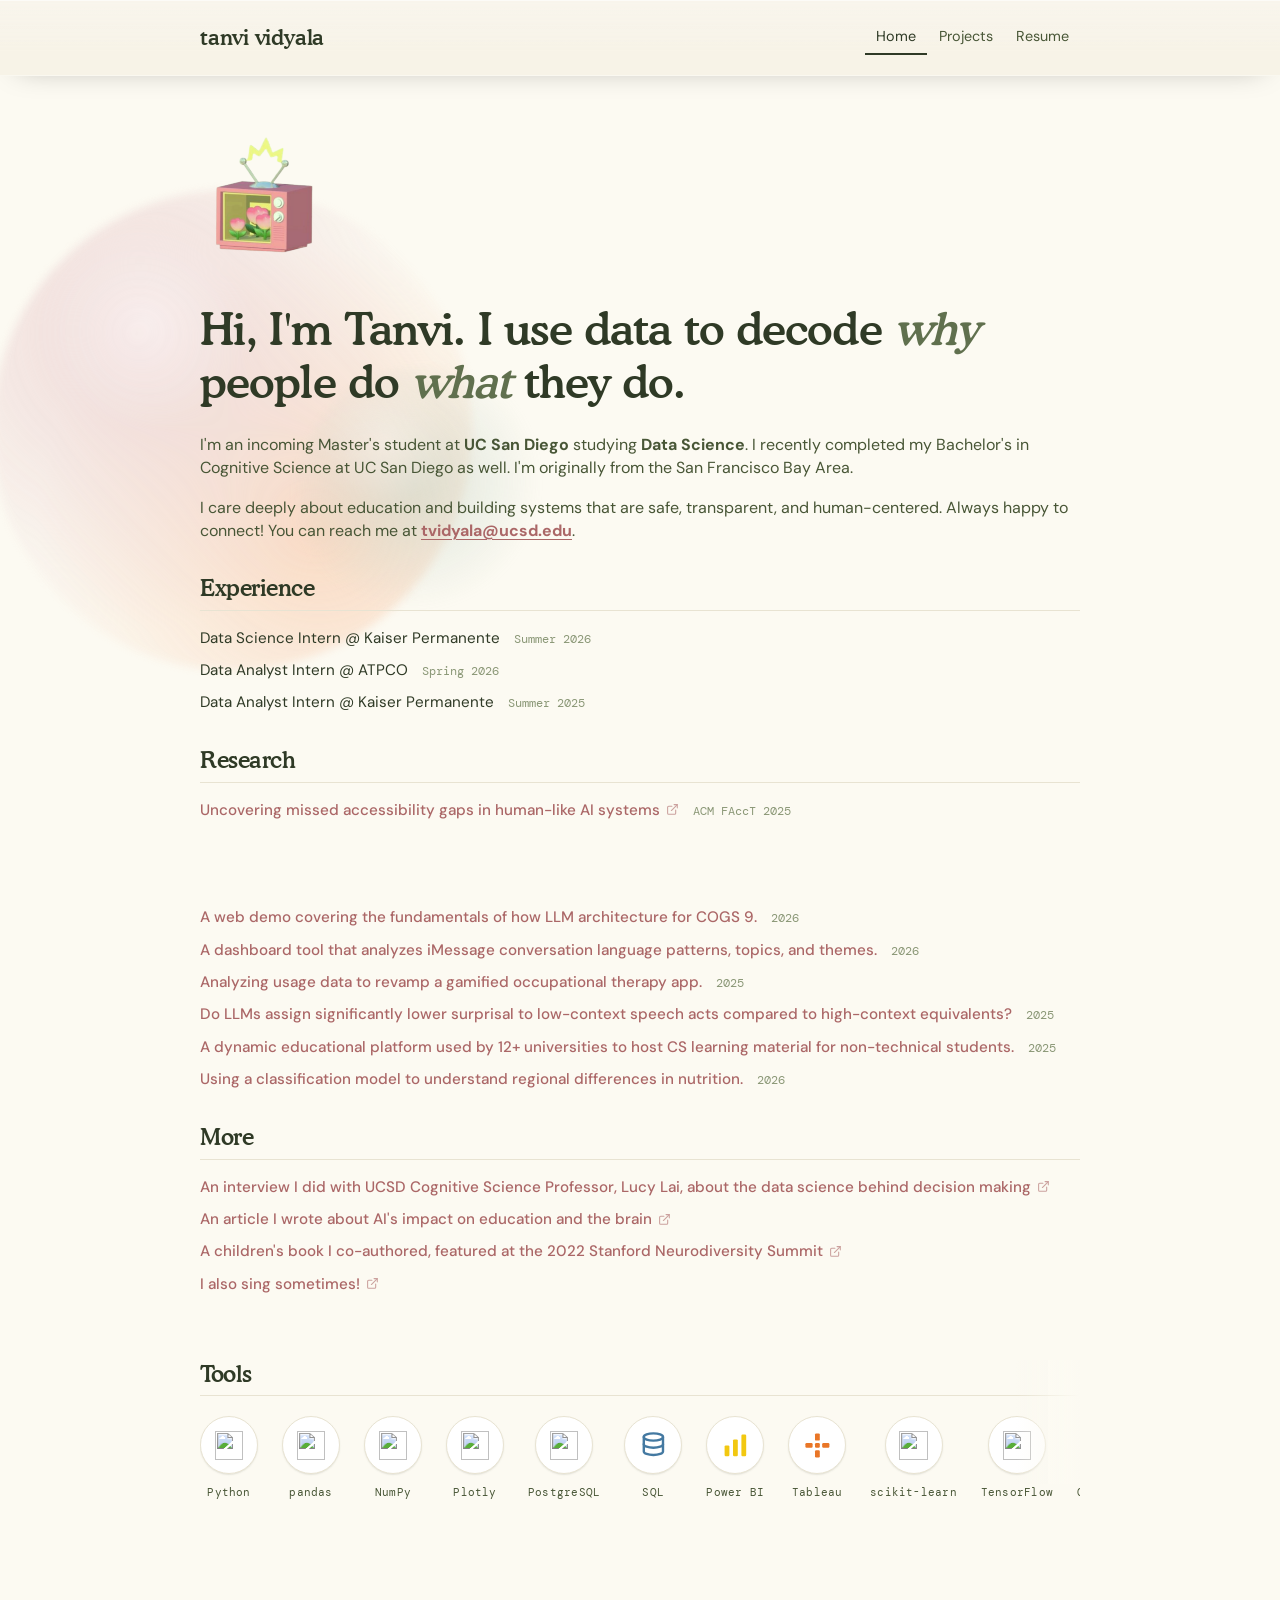
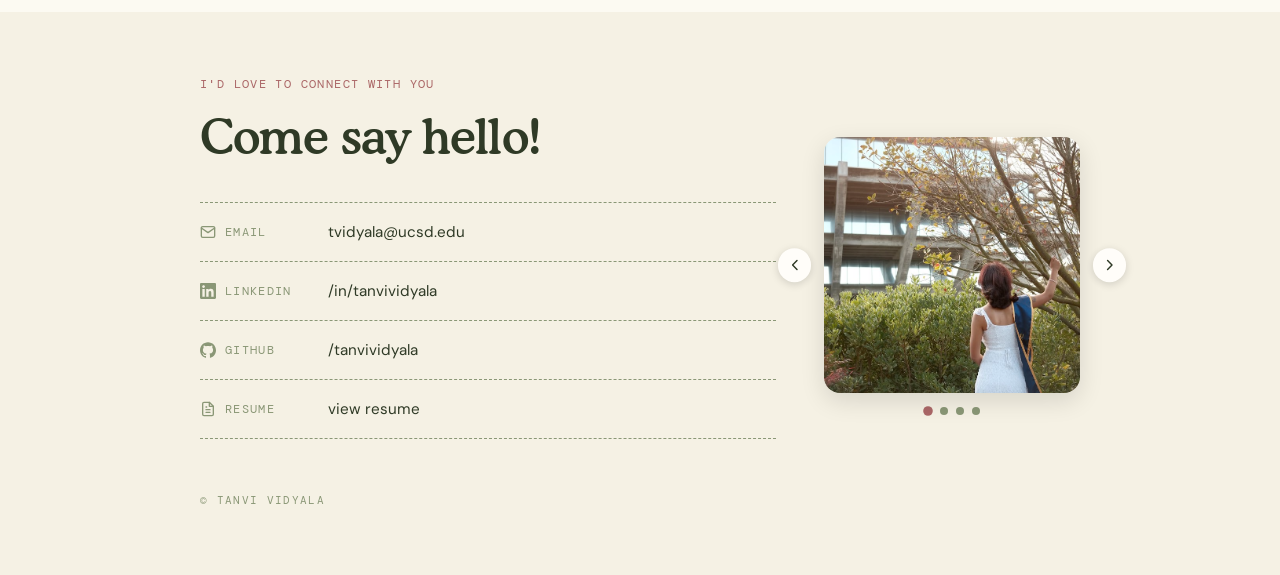
==== index.html @ fa979bfd "changed project descriptions" ====
<!DOCTYPE html>
<html lang="en">
<head>
    <meta charset="UTF-8">
    <meta name="viewport" content="width=device-width, initial-scale=1.0">
    <title>Tanvi Vidyala's Personal Site</title>
    <meta name="description" content="Welcome to my personal site! My name is Tanvi Vidyala. I'm a Master's student at UC San Diego studying Data Science. I care deeply about education and building systems that are safe, transparent, and human-centered.">
    <link rel="stylesheet" href="style.css">
    <link rel="preconnect" href="https://fonts.googleapis.com">
    <link rel="preconnect" href="https://fonts.gstatic.com" crossorigin>
    <link rel="stylesheet" href="https://fonts.googleapis.com/css2?family=DM+Sans:opsz,wght@9..40,300;9..40,400;9..40,500;9..40,600;9..40,700&family=DM+Mono:wght@300;400;500&display=swap">
    <script src="global.js" type="module"></script>
    <script src="index.js" type="module" defer></script>
    <link rel="icon" type="image/png" href="images/tvicon.png">
</head>
<body>
    <div class="homepage">
      <img class="site-icon" src="images/tvicon.png" alt="Retro pink TV icon">
      <div class="intro">
        <div class="intro-main">
          <div class="intro-hero">
            <h1>Hi, I'm Tanvi. I use data to decode <em class="em-highlight">why</em> people do <em class="em-highlight">what</em> they do.</h1>
          </div>
          <div class="intro-text">
            <p class="intro-body reveal" style="transition-delay: 60ms">I'm an incoming Master's student at <strong>UC San Diego</strong> studying <strong>Data Science</strong>. I recently completed my Bachelor's in Cognitive Science at UC San Diego as well. I'm originally from the San Francisco Bay Area.</p>
            <p class="intro-body reveal" style="transition-delay: 120ms">I care deeply about education and building systems that are safe, transparent, and human-centered. Always happy to connect! You can reach me at <a href="mailto:tvidyala@ucsd.edu"><strong>tvidyala@ucsd.edu</strong></a>.</p>
          </div>
        </div>
      </div>
      <div class="list-section">
        <h2 class="section-h2 reveal">Experience</h2>
        <ul class="link-list">
          <li class="reveal">Data Science Intern @ Kaiser Permanente <span class="list-date">Summer 2026</span></li>
          <li class="reveal">Data Analyst Intern @ ATPCO <span class="list-date">Spring 2026</span></li>
          <li class="reveal">Data Analyst Intern @ Kaiser Permanente <span class="list-date">Summer 2025</span></li>
        </ul>
      </div>
      <div class="list-section">
        <h2 class="section-h2 reveal">Research</h2>
        <ul class="link-list">
          <li class="reveal"><a href="https://arxiv.org/abs/2506.12098" target="_blank" rel="noopener noreferrer">Uncovering missed accessibility gaps in human-like AI systems <svg class="list-link-icon" viewBox="0 0 24 24" fill="none" stroke="currentColor" stroke-width="2" stroke-linecap="round" stroke-linejoin="round"><path d="M18 13v6a2 2 0 0 1-2 2H5a2 2 0 0 1-2-2V8a2 2 0 0 1 2-2h6"/><path d="M15 3h6v6"/><path d="M10 14 21 3"/></svg></a> <span class="list-date">ACM FAccT 2025</span></li>
        </ul>
      </div>
      <div class="list-section">
        <a class="section-h2-link" href="projects/">
          <h2 class="section-h2 reveal">Projects <span class="arrow"><svg viewBox="0 0 24 24" fill="none" stroke="currentColor" stroke-width="2" stroke-linecap="round" stroke-linejoin="round"><path d="M5 12h14M13 6l6 6-6 6"/></svg></span></h2>
        </a>
        <ul class="link-list projects-list"></ul>
      </div>
      <div class="list-section">
        <h2 class="section-h2 reveal">More</h2>
        <ul class="link-list link-list--icons">
          <li class="reveal"><a href="https://medium.com/ds3ucsd/modeling-the-mind-the-data-behind-decision-making-with-professor-lucy-lai-f7941a7bb9b8" target="_blank" rel="noopener noreferrer">An interview I did with UCSD Cognitive Science Professor, Lucy Lai, about the data science behind decision making <svg class="list-link-icon" viewBox="0 0 24 24" fill="none" stroke="currentColor" stroke-width="2" stroke-linecap="round" stroke-linejoin="round"><path d="M18 13v6a2 2 0 0 1-2 2H5a2 2 0 0 1-2-2V8a2 2 0 0 1 2-2h6"/><path d="M15 3h6v6"/><path d="M10 14 21 3"/></svg></a></li>
          <li class="reveal"><a href="https://medium.com/ds3ucsd/education-rewired-your-brain-on-ai-b4b5d00488b3" target="_blank" rel="noopener noreferrer">An article I wrote about AI's impact on education and the brain <svg class="list-link-icon" viewBox="0 0 24 24" fill="none" stroke="currentColor" stroke-width="2" stroke-linecap="round" stroke-linejoin="round"><path d="M18 13v6a2 2 0 0 1-2 2H5a2 2 0 0 1-2-2V8a2 2 0 0 1 2-2h6"/><path d="M15 3h6v6"/><path d="M10 14 21 3"/></svg></a></li>
          <li class="reveal"><a href="https://tanvividyala.com/projects/intheirshoes/" target="_blank" rel="noopener noreferrer">A children's book I co-authored, featured at the 2022 Stanford Neurodiversity Summit <svg class="list-link-icon" viewBox="0 0 24 24" fill="none" stroke="currentColor" stroke-width="2" stroke-linecap="round" stroke-linejoin="round"><path d="M18 13v6a2 2 0 0 1-2 2H5a2 2 0 0 1-2-2V8a2 2 0 0 1 2-2h6"/><path d="M15 3h6v6"/><path d="M10 14 21 3"/></svg></a></li>
          <li class="reveal"><a href="https://www.instagram.com/vidaliachopwizard/" target="_blank" rel="noopener noreferrer">I also sing sometimes! <svg class="list-link-icon" viewBox="0 0 24 24" fill="none" stroke="currentColor" stroke-width="2" stroke-linecap="round" stroke-linejoin="round"><path d="M18 13v6a2 2 0 0 1-2 2H5a2 2 0 0 1-2-2V8a2 2 0 0 1 2-2h6"/><path d="M15 3h6v6"/><path d="M10 14 21 3"/></svg></a></li>
        </ul>
      </div>
      <div class="skills-section">
        <a class="section-h2-link" href="#">
          <h2 class="section-h2 reveal">Tools <span class="arrow"><svg viewBox="0 0 24 24" fill="none" stroke="currentColor" stroke-width="2" stroke-linecap="round" stroke-linejoin="round"><path d="M5 12h14M13 6l6 6-6 6"/></svg></span></h2>
        </a>
        <div class="skills-scroll">
            <div class="skill-chip"><span class="skill-chip__icon"><img src="https://cdn.simpleicons.org/python/3776AB" alt="" loading="lazy"></span><span>Python</span></div>
            <div class="skill-chip"><span class="skill-chip__icon"><img src="https://cdn.simpleicons.org/pandas/150458" alt="" loading="lazy"></span><span>pandas</span></div>
            <div class="skill-chip"><span class="skill-chip__icon"><img src="https://cdn.simpleicons.org/numpy/013243" alt="" loading="lazy"></span><span>NumPy</span></div>
            <div class="skill-chip"><span class="skill-chip__icon"><img src="https://cdn.simpleicons.org/plotly/7A76FF" alt="" loading="lazy"></span><span>Plotly</span></div>
            <div class="skill-chip"><span class="skill-chip__icon"><img src="https://cdn.simpleicons.org/postgresql/4169E1" alt="" loading="lazy"></span><span>PostgreSQL</span></div>
            <div class="skill-chip"><span class="skill-chip__icon"><svg viewBox="0 0 24 24" fill="none" stroke="#4479A1" stroke-width="2" stroke-linecap="round" stroke-linejoin="round"><ellipse cx="12" cy="5" rx="8" ry="3"/><path d="M4 5v6c0 1.66 3.58 3 8 3s8-1.34 8-3V5"/><path d="M4 11v6c0 1.66 3.58 3 8 3s8-1.34 8-3v-6"/></svg></span><span>SQL</span></div>
            <div class="skill-chip"><span class="skill-chip__icon"><svg viewBox="0 0 24 24" fill="#F2C811"><rect x="3" y="12" width="4" height="9" rx="1"/><rect x="10" y="7" width="4" height="14" rx="1"/><rect x="17" y="3" width="4" height="18" rx="1"/></svg></span><span>Power BI</span></div>
            <div class="skill-chip"><span class="skill-chip__icon"><svg viewBox="0 0 24 24" fill="#E97627"><rect x="10" y="2" width="4" height="6" rx="1"/><rect x="10" y="16" width="4" height="6" rx="1"/><rect x="2" y="10" width="6" height="4" rx="1"/><rect x="16" y="10" width="6" height="4" rx="1"/><rect x="10" y="10" width="4" height="4" rx="1"/></svg></span><span>Tableau</span></div>
            <div class="skill-chip"><span class="skill-chip__icon"><img src="https://cdn.simpleicons.org/scikitlearn/F7931E" alt="" loading="lazy"></span><span>scikit-learn</span></div>
            <div class="skill-chip"><span class="skill-chip__icon"><img src="https://cdn.simpleicons.org/tensorflow/FF6F00" alt="" loading="lazy"></span><span>TensorFlow</span></div>
            <div class="skill-chip"><span class="skill-chip__icon"><img src="https://cdn.simpleicons.org/googleanalytics/E37400" alt="" loading="lazy"></span><span>Google Analytics</span></div>
            <div class="skill-chip"><span class="skill-chip__icon"><img src="https://cdn.simpleicons.org/hubspot/FF7A59" alt="" loading="lazy"></span><span>HubSpot</span></div>
            <div class="skill-chip"><span class="skill-chip__icon"><img src="https://cdn.simpleicons.org/snowflake/29B5E8" alt="" loading="lazy"></span><span>Snowflake</span></div>
            <div class="skill-chip"><span class="skill-chip__icon"><img src="https://cdn.simpleicons.org/apachespark/E25A1C" alt="" loading="lazy"></span><span>PySpark</span></div>
            <div class="skill-chip"><span class="skill-chip__icon"><img src="https://cdn.simpleicons.org/figma/F24E1E" alt="" loading="lazy"></span><span>Figma</span></div>
        </div>
      </div>
    </div>
</body>
</html>
---- style.css ----
@font-face {
  font-family: "Cooper Md BT";
  src: url("fonts/CooperMdBT-Medium.ttf") format("truetype");
  font-weight: 500;
  font-style: normal;
  font-display: swap;
}

@import url("https://fonts.googleapis.com/css2?family=DM+Sans:opsz,wght@9..40,300;9..40,400;9..40,500;9..40,600;9..40,700&family=DM+Mono:wght@300;400;500&display=swap");

:root {
  /* ── Color: core ──────────────────────────────────────────── */
  --poppy:   #d85455;
  --sage:    #91ad94;
  --cream:   #fcfaf2;
  --apricot: #f1a97a;
  --moss:    #60704e;

  /* ── Color: tints ─────────────────────────────────────────── */
  --cream-50:  #fffdf9;
  --cream-100: #fcfaf2;
  --cream-200: #f5f1e4;
  --cream-300: #e8e3d2;

  --moss-900: #2f3a26;
  --moss-700: #485636;
  --moss-500: #60704e;
  --moss-300: #8a9776;

  --poppy-600: #b8403f;
  --poppy-500: #d85455;
  --poppy-200: #f0b5b5;

  --apricot-600: #d98453;
  --apricot-500: #f1a97a;
  --apricot-200: #f9d4ba;

  --sage-600: #6f8c73;
  --sage-500: #91ad94;
  --sage-200: #c8d6c9;

  --dustyrose-700: #8f4d4e;
  --dustyrose-600: #ab6767;
  --dustyrose-200: #ecd3d3;

  /* ── Color: semantic ──────────────────────────────────────── */
  --bg:           var(--cream-100);
  --bg-elevated:  var(--cream-50);
  --bg-sunken:    var(--cream-200);
  --bg-inverse:   var(--moss-900);

  --fg:           var(--moss-900);
  --fg-muted:     var(--moss-700);
  --fg-subtle:    var(--moss-300);
  --fg-inverse:   var(--cream-50);

  --accent:       var(--dustyrose-600);
  --accent-hover: var(--dustyrose-700);
  --accent-soft:  var(--dustyrose-200);

  --highlight:      var(--apricot-500);
  --highlight-soft: var(--apricot-200);

  --success:      var(--sage-600);
  --success-soft: var(--sage-200);

  --border:        var(--cream-300);
  --border-strong: var(--moss-300);
  --rule:          var(--moss-700);

  /* ── Fonts ────────────────────────────────────────────────── */
  --font-display: "Cooper Md BT", "Cooper BT", Georgia, serif;
  --font-sans:    "DM Sans", -apple-system, BlinkMacSystemFont, "Helvetica Neue", Arial, sans-serif;
  --font-mono:    "DM Mono", ui-monospace, "SF Mono", Menlo, Consolas, monospace;

  /* ── Type scale ───────────────────────────────────────────── */
  --fs-12: 0.75rem;
  --fs-14: 0.875rem;
  --fs-16: 1rem;
  --fs-18: 1.125rem;
  --fs-20: 1.25rem;
  --fs-24: 1.5rem;
  --fs-32: 2rem;
  --fs-40: 2.5rem;
  --fs-56: 3.5rem;
  --fs-80: 5rem;

  --lh-tight:   1.05;
  --lh-snug:    1.2;
  --lh-normal:  1.45;
  --lh-relaxed: 1.6;

  --tracking-tight:  -0.02em;
  --tracking-normal: 0;
  --tracking-wide:   0.04em;
  --tracking-caps:   0.12em;

  /* ── Spacing ──────────────────────────────────────────────── */
  --space-1:  4px;
  --space-2:  8px;
  --space-3:  12px;
  --space-4:  16px;
  --space-5:  24px;
  --space-6:  32px;
  --space-7:  48px;
  --space-8:  64px;
  --space-9:  96px;
  --space-10: 128px;

  /* ── Radii ────────────────────────────────────────────────── */
  --radius-xs:   4px;
  --radius-sm:   8px;
  --radius-md:   14px;
  --radius-lg:   22px;
  --radius-xl:   36px;
  --radius-pill: 999px;

  /* ── Shadows ──────────────────────────────────────────────── */
  --shadow-xs:    0 1px 0 rgba(47, 58, 38, 0.06);
  --shadow-sm:    0 1px 2px rgba(47, 58, 38, 0.08), 0 1px 1px rgba(47, 58, 38, 0.04);
  --shadow-md:    0 6px 16px -6px rgba(47, 58, 38, 0.18), 0 2px 4px rgba(47, 58, 38, 0.06);
  --shadow-lg:    0 18px 40px -12px rgba(47, 58, 38, 0.25), 0 4px 10px rgba(47, 58, 38, 0.08);
  --shadow-inset: inset 0 -3px 0 rgba(47, 58, 38, 0.18);

  color-scheme: light;

  /* ── Liquid glass ─────────────────────────────────────────── */
  --glass-sheen:      rgba(255, 255, 255, 0.55);
  --glass-sheen-soft: rgba(255, 255, 255, 0.22);
  --glass-edge:       rgba(255, 255, 255, 0.55);
  --glass-edge-dim:   rgba(255, 255, 255, 0.14);
  --glass-shadow:     0 1px 0 rgba(255, 255, 255, 0.6) inset,
                       0 -10px 18px rgba(255, 255, 255, 0.12) inset,
                       0 10px 26px -12px rgba(47, 58, 38, 0.35);
}

/* Reusable liquid-glass surface: frosted blur + glossy top sheen +
   a bright glass "rim" border. */
.glass {
  position: relative;
  background:
    linear-gradient(180deg, var(--glass-sheen-soft), transparent 55%),
    var(--bg-elevated);
  backdrop-filter: blur(18px) saturate(160%);
  -webkit-backdrop-filter: blur(18px) saturate(160%);
  border: 1px solid var(--glass-edge-dim);
  box-shadow: var(--glass-shadow);
}

html {
  overflow-x: clip;
}

/* ── Page load fade-in ────────────────────────────────────────
   Smooths the jump-cut of a full page reload. (A cross-document
   @view-transition rule was tried here too, but it caused Chromium
   to hang mid-navigation in testing, so it's intentionally left
   out — this plain keyframe is the reliable version.)           */
@keyframes page-fade-in {
  from { opacity: 0; transform: translateY(6px); }
  to   { opacity: 1; transform: translateY(0); }
}

@media (prefers-reduced-motion: no-preference) {
  body {
    animation: page-fade-in var(--dur-slow) var(--ease-out) both;
  }
}

:root {

  /* ── Motion ───────────────────────────────────────────────── */
  --ease-out:    cubic-bezier(0.22, 0.61, 0.36, 1);
  --ease-in-out: cubic-bezier(0.65, 0, 0.35, 1);
  --ease-spring: cubic-bezier(0.34, 1.56, 0.64, 1);
  --dur-quick:   100ms;
  --dur-base:    150ms;
  --dur-slow:    280ms;
}

/* ── Scroll reveal ────────────────────────────────────────────
   .reveal elements start hidden/offset; global.js toggles
   .reveal--in via IntersectionObserver as they enter view.     */
.reveal {
  opacity: 0;
  transform: translateY(14px);
  transition: opacity var(--dur-slow) var(--ease-out),
              transform var(--dur-slow) var(--ease-out);
}

.reveal--in {
  opacity: 1;
  transform: translateY(0);
}

@media (prefers-reduced-motion: reduce) {
  .reveal {
    opacity: 1;
    transform: none;
  }
}

html {
  scroll-behavior: smooth;
}

@media (prefers-reduced-motion: reduce) {
  html {
    scroll-behavior: auto;
  }
  * {
    animation-duration: 0.01ms !important;
    animation-iteration-count: 1 !important;
    transition-duration: 0.01ms !important;
  }
}

body {
  font-family: var(--font-sans);
  font-size: 100%;
  line-height: 1.5;
  -webkit-font-smoothing: antialiased;
  text-rendering: optimizeLegibility;
  max-width: 880px;
  margin: 0 auto;
  padding: 0 4rem 2rem;
  background-color: var(--bg);
  color: var(--fg);
  accent-color: var(--accent);
  position: relative;
  transition: background-color var(--dur-slow) var(--ease-out),
              color var(--dur-slow) var(--ease-out);
}


@keyframes tv-tilt {
  0%, 100% { transform: rotate(-3deg); }
  50% { transform: rotate(3deg); }
}

.site-icon {
  display: block;
  width: 8rem;
  height: auto;
  margin-top: 3.5rem;
  transform-origin: 50% 85%;
}

@media (prefers-reduced-motion: no-preference) {
  .site-icon {
    animation: tv-tilt 3.2s ease-in-out infinite;
  }
}

.intro {
  display: flex;
  align-items: stretch;
  justify-content: space-between;
  gap: 2rem;
  margin-top: clamp(1.5rem, 1rem + 2vw, 3rem);
  margin-bottom: 0;
  max-width: 84rem;
}

.intro {
  position: relative;
}

.intro::before,
.intro::after {
  content: "";
  position: absolute;
  border-radius: 50%;
  z-index: -1;
  pointer-events: none;
  filter: blur(4px);
}

.intro::before {
  top: -7rem;
  left: -13rem;
  width: 30rem;
  height: 30rem;
  background:
    radial-gradient(circle at 32% 28%, var(--glass-sheen) 0%, transparent 22%),
    radial-gradient(circle at 30% 30%, var(--accent-soft), transparent 62%),
    radial-gradient(circle at 68% 70%, var(--highlight-soft), transparent 60%);
  opacity: 0.85;
  animation: orb-float-1 16s var(--ease-in-out) infinite;
}

.intro::after {
  top: 4rem;
  left: 6rem;
  width: 16rem;
  height: 16rem;
  background:
    radial-gradient(circle at 35% 30%, var(--glass-sheen) 0%, transparent 26%),
    radial-gradient(circle at 45% 45%, var(--success-soft), transparent 65%);
  opacity: 0.6;
  animation: orb-float-2 13s var(--ease-in-out) infinite;
}

@keyframes orb-float-1 {
  0%, 100% { transform: translate(0, 0) scale(1); }
  50%      { transform: translate(2rem, 1.5rem) scale(1.06); }
}

@keyframes orb-float-2 {
  0%, 100% { transform: translate(0, 0) scale(1); }
  50%      { transform: translate(-1.5rem, 1rem) scale(0.94); }
}

@media (prefers-reduced-motion: reduce) {
  .intro::before, .intro::after {
    animation: none;
  }
}

.intro .intro-body {
  margin-bottom: 0;
}

.intro .eyebrow {
  margin-bottom: 1rem;
}

.intro-main {
  display: flex;
  flex-direction: column;
  align-items: flex-start;
  gap: 1.5rem;
  flex: 1 1 auto;
  min-width: 0;
}

.intro-hero {
  display: flex;
  flex-direction: column;
  align-items: flex-start;
  flex: 1 1 auto;
  min-width: 0;
  gap: 1.5rem;
}

.intro-hero h1 {
  margin: 0;
}

.intro-text {
  flex: 1;
  min-width: 0;
}

.intro h1 {
  font-size: clamp(2rem, 3.5vw, 3rem);
  line-height: 1.2;
  letter-spacing: -0.02em;
  margin: 0;
  text-wrap: wrap;
}

.em-highlight {
  font-style: italic;
  color: var(--moss-500);
}

.intro-body {
  font-size: 1rem;
  line-height: 1.45;
  color: var(--fg-muted);
  max-width: 70rem;
  margin: 0;
}

.intro-body + .intro-body {
  margin-top: 1rem;
}


nav {
  display: flex;
  align-items: center;
  gap: 1.5rem;
  margin-bottom: 0;
  background:
    linear-gradient(180deg, var(--glass-sheen-soft), transparent 70%),
    color-mix(in srgb, var(--bg-sunken) 78%, transparent);
  backdrop-filter: blur(20px) saturate(160%);
  -webkit-backdrop-filter: blur(20px) saturate(160%);
  border-bottom: 1px solid var(--glass-edge-dim);
  box-shadow: 0 1px 0 var(--glass-edge) inset, 0 8px 30px -18px rgba(0, 0, 0, 0.35);
  position: sticky;
  top: 0;
  z-index: 100;
  padding-top: 1.25rem;
  padding-bottom: 1.25rem;
  padding-left:  calc(max(0px, (100vw - 1008px) / 2) + 4rem);
  padding-right: calc(max(0px, (100vw - 1008px) / 2) + 4rem);
  margin-left:  calc(-1 * max(0px, (100vw - 1008px) / 2) - 4rem);
  margin-right: calc(-1 * max(0px, (100vw - 1008px) / 2) - 4rem);
  transition: background-color var(--dur-slow) var(--ease-out);
}

.nav-logo {
  display: flex;
  align-items: center;
  gap: 0.6rem;
  text-decoration: none;
  color: inherit;
  flex-shrink: 0;
}

.nav-logo:hover { text-decoration: none; color: inherit; }

.nav-logo__name {
  font-family: var(--font-display);
  font-weight: 500;
  font-size: 1.35rem;
  color: var(--fg);
  letter-spacing: -0.01em;
}

.nav-links {
  display: flex;
  align-items: center;
  gap: 0.1rem;
  margin-left: auto;
}

.nav-hamburger {
  display: none;
}

nav a:not(.nav-logo) {
  flex: none;
  text-decoration: none;
  color: var(--fg-muted);
  padding: 0.4em 0.75em;
  font-size: 0.9rem;
  border-bottom: 2px solid transparent;
  transition: color var(--dur-quick) var(--ease-out),
              border-color var(--dur-quick) var(--ease-out);
}

nav a:not(.nav-logo).current {
  color: var(--fg);
  border-bottom-color: var(--fg);
}

nav a:not(.nav-logo):hover {
  color: var(--fg);
  border-bottom-color: var(--accent);
  background-color: transparent;
}

input, textarea, button, select {
  font: inherit;
}

input, textarea {
  border: 1.5px solid var(--border-strong);
  border-radius: var(--radius-md);
  background-color: var(--bg);
  color: inherit;
}

form {
  display: flex;
  flex-direction: column;
  gap: 1em;
  max-width: 680px;
}

form .field {
  width: 100%;
}

button {
  align-self: flex-start;
  background-color: var(--accent);
  color: var(--cream-50);
  border: 2px solid var(--accent);
  border-radius: var(--radius-pill);
  padding: 0.5em 1.75em;
  cursor: pointer;
  font-weight: 600;
  letter-spacing: 0.03em;
  transition: background-color var(--dur-quick) var(--ease-out),
              border-color var(--dur-quick) var(--ease-out),
              transform 0.1s;
}

button:hover {
  background-color: var(--success);
  border-color: var(--success);
  transform: translateY(-2px);
}

h1, h2, h3 {
  font-family: var(--font-display);
  font-weight: 500;
  line-height: var(--lh-snug);
  letter-spacing: var(--tracking-tight);
  text-wrap: balance;
}

h4, h5, h6 {
  font-family: var(--font-sans);
  line-height: var(--lh-snug);
  text-wrap: balance;
}

h1 {
  font-size: clamp(var(--fs-32), 6vw, var(--fs-56));
  margin-top: var(--space-6);
}


.homepage {
  min-height: 100vh;
  display: flex;
  flex-direction: column;
  padding-bottom: 2rem;
  box-sizing: border-box;
}

.projects {
  display: grid;
  grid-template-columns: repeat(auto-fill, minmax(360px, 1fr));
  gap: 1.5em;
}

.list-section {
  margin-top: 2rem;
}

.list-row {
  display: flex;
  gap: 3rem;
  margin-top: 3.5rem;
}

.list-row .list-section {
  margin-top: 0;
  flex: 1;
  min-width: 0;
}

.link-list {
  list-style: none;
  margin: 0;
  padding: 0;
  display: flex;
  flex-direction: column;
  gap: 0.6rem;
}

.link-list li {
  font-size: 0.95rem;
  line-height: 1.5;
  color: var(--fg);
}

.link-list a {
  color: var(--accent);
  text-decoration: none;
  font-weight: 500;
}

.link-list a:hover {
  text-decoration: underline;
}

.link-list .list-desc {
  color: var(--fg-muted);
}

.link-list .list-date {
  color: var(--fg-subtle);
  font-family: var(--font-mono);
  font-size: 0.8em;
  margin-left: 0.6rem;
}

.list-link-icon {
  display: inline-block;
  vertical-align: -0.1em;
  width: 0.85em;
  height: 0.85em;
  margin-left: 0.15em;
  opacity: 0.6;
}

.section-h2 {
  font-size: clamp(1.15rem, 1.8vw, 1.5rem);
  margin-top: 0;
  padding-bottom: 0.5rem;
  margin-bottom: 1rem;
  border-bottom: 1px solid var(--border);
}

.section-h2-link {
  display: block;
  text-decoration: none;
  color: inherit;
}

.section-h2-link .arrow {
  display: inline-flex;
  vertical-align: middle;
  margin-left: 0.5rem;
  color: var(--accent);
  opacity: 0;
  transform: translateX(-4px);
  transition: opacity var(--dur-quick) var(--ease-out), transform var(--dur-quick) var(--ease-out);
}

.section-h2-link .arrow svg {
  width: 1em;
  height: 1em;
}

.section-h2-link:hover .section-h2 {
  color: var(--accent);
}

.section-h2-link:hover .arrow {
  opacity: 1;
  transform: translateX(3px);
}

.projects a {
  text-decoration: none;
}

.projects article {
  background: var(--bg-elevated);
  border: 1px solid var(--border);
  border-radius: var(--radius-lg);
  padding: 1.5rem;
  display: flex;
  flex-direction: column;
  gap: 0;
  color: var(--fg);
  min-height: 0;
  position: relative;
  overflow: hidden;
}

.projects article::after {
  content: "";
  position: absolute;
  top: 0;
  bottom: 0;
  left: -75%;
  width: 45%;
  background: linear-gradient(115deg, transparent, var(--glass-sheen-soft), transparent);
  transform: skewX(-20deg);
  pointer-events: none;
}

.projects a:hover article {
  box-shadow: var(--shadow-md);
  border-color: var(--border-strong);
}

.projects a:hover article::after {
  left: 130%;
}

.card-top {
  display: flex;
  justify-content: space-between;
  align-items: flex-start;
  margin-bottom: 1.1rem;
}

.card-icon {
  width: 2.5rem;
  height: 2.5rem;
  border-radius: var(--radius-sm);
  position: relative;
  background:
    linear-gradient(145deg, var(--glass-sheen) 0%, transparent 55%),
    var(--bg-sunken);
  border: 1px solid var(--glass-edge-dim);
  box-shadow: 0 1px 0 var(--glass-edge) inset;
  display: flex;
  align-items: center;
  justify-content: center;
  overflow: hidden;
  flex-shrink: 0;
}

.card-icon-glyph {
  width: 1.4rem;
  height: 1.4rem;
  background-color: var(--fg-muted);
  -webkit-mask-size: contain;
  mask-size: contain;
  -webkit-mask-repeat: no-repeat;
  mask-repeat: no-repeat;
  -webkit-mask-position: center;
  mask-position: center;
  transition: background-color 0.2s ease;
}

.projects a:hover .card-icon-glyph {
  background-color: var(--accent);
}

.card-year {
  font-family: var(--font-mono);
  font-size: 0.78rem;
  color: var(--fg-subtle);
  margin-top: 0.2rem;
}

.card-title {
  font-family: var(--font-display);
  font-size: 1.4rem;
  line-height: 1.2;
  font-weight: 500;
  color: var(--fg);
  margin: 0 0 0.6rem;
}

.card-desc {
  font-size: 0.875rem;
  color: var(--fg-muted);
  line-height: 1.65;
  margin: 0;
  flex: 1;
}

.card-eyebrow {
  font-family: var(--font-mono);
  font-size: 0.72rem;
  letter-spacing: var(--tracking-caps);
  text-transform: uppercase;
  color: var(--accent);
  margin: 0 0 0.55rem;
}

.card-tags {
  display: flex;
  flex-wrap: wrap;
  gap: 0.35rem;
  margin-top: 0.85rem;
}

.card-tag {
  font-family: var(--font-mono);
  font-size: 0.68rem;
  background: var(--bg-sunken);
  border: 1px solid var(--border);
  border-radius: var(--radius-pill);
  padding: 0.22em 0.65em;
  color: var(--fg-muted);
}

.card-category {
  font-family: var(--font-mono);
  font-size: 0.68rem;
  background: var(--success-soft);
  color: var(--success);
  border-radius: var(--radius-pill);
  padding: 0.28em 0.75em;
  letter-spacing: 0.02em;
}

.card-footer {
  display: flex;
  align-items: center;
  justify-content: flex-end;
  padding-top: 0.85rem;
  margin-top: 1rem;
  border-top: 1px solid var(--border);
}

.card-link {
  font-family: var(--font-mono);
  font-size: 0.75rem;
  color: var(--fg-subtle);
  letter-spacing: 0.03em;
  display: flex;
  align-items: center;
  gap: 0.3rem;
}

.projects a:hover .card-link {
  color: var(--accent);
}

.projects a:hover .card-link .arrow {
  transform: translateX(3px);
}

#projects-pie-plot {
  max-width: 20em;
  margin-block: 2em;
  overflow: visible;
}

#projects-pie-plot:has(path:hover) path:not(:hover) {
  opacity: 0.5;
}

#projects-pie-plot path {
  transition: 300ms;
  cursor: pointer;
}


.viz-container {
  display: flex;
  align-items: center;
  gap: 2rem;
}

.legend {
  display: grid;
  grid-template-columns: repeat(auto-fill, minmax(9em, 1fr));
  flex: 1;
  list-style: none;
  padding: 1em;
  margin: 0;
  gap: 0.75em;
  border: 1px solid var(--border);
  border-radius: var(--radius-sm);
}

.legend-item {
  display: flex;
  align-items: center;
  gap: 0.4em;
}

.swatch {
  display: inline-block;
  width: 1em;
  aspect-ratio: 1 / 1;
  background-color: var(--color);
  border-radius: 3px;
  flex-shrink: 0;
}

a {
  color: var(--accent);
  text-decoration: underline;
  text-decoration-thickness: 1px;
  text-underline-offset: 0.18em;
  transition: color var(--dur-quick) var(--ease-out);
}

a:hover {
  color: var(--accent-hover);
}

#profile-stats {
  margin-bottom: 5rem;
}

#profile-stats dl {
  display: grid;
  grid-template-columns: repeat(4, 1fr);
  gap: 0.5em 1em;
  margin: 0;
}

#profile-stats dt {
  grid-row: 1;
  font-weight: 600;
  font-size: 85%;
  color: var(--fg-subtle);
  text-transform: uppercase;
  letter-spacing: 0.05em;
}

#profile-stats dd {
  grid-row: 2;
  margin: 0;
  font-size: 150%;
  font-weight: 700;
}

.stats {
  display: grid;
  grid-template-columns: repeat(auto-fill, minmax(10em, 1fr));
  gap: 0.5em 1em;
  margin: 1em 0;
}

.stats dt {
  grid-row: 1;
  font-weight: 600;
  font-size: 85%;
  color: var(--fg-subtle);
  text-transform: uppercase;
  letter-spacing: 0.05em;
}

.stats dd {
  grid-row: 2;
  margin: 0;
  font-size: 150%;
  font-weight: 700;
}

#chart svg {
  width: 100%;
  height: auto;
}

#scrolly-1,
#scrolly-2 {
  position: relative;
  display: flex;
  gap: 1rem;
  margin: 2rem 0;

  > * {
    flex: 1;
  }
}

#scatter-story,
#files-story {
  position: relative;
  padding-top: 30vh;
}

#scatter-plot {
  position: sticky;
  top: 0;
  height: 100vh;
  display: flex;
  flex-direction: column;
  padding-top: 5rem;
}

#files-plot {
  position: sticky;
  top: 0;
  left: 0;
  bottom: auto;
  height: 100vh;
}

.step {
  padding-bottom: 50vh;
  line-height: var(--lh-relaxed);
}

#files {
  display: grid;
  grid-template-columns: 1fr 4fr;
  margin: 1.25rem 0;
  max-height: 70vh;
  overflow-y: auto;

  > div {
    grid-column: 1 / -1;
    display: grid;
    grid-template-columns: subgrid;
    align-items: start;
    padding: 0.35rem 0;
    border-top: 1px solid var(--border);
  }

  dt {
    grid-column: 1;
    font-family: var(--font-mono);
    font-size: var(--fs-14);
    padding-top: 0.6em;
  }

  dt code {
    font-family: inherit;
    font-size: inherit;
    display: block;
    color: var(--fg);
  }

  dt small {
    display: block;
    font-size: var(--fs-12);
    color: var(--fg-subtle);
    margin-top: 0.2em;
  }

  dd {
    grid-column: 2;
    display: flex;
    flex-wrap: wrap;
    align-items: start;
    align-content: start;
    gap: 0.15em;
    padding-top: 0.6em;
    margin-left: 0;
  }
}

.loc {
  width: 0.5em;
  aspect-ratio: 1;
  background: var(--color, steelblue);
  border-radius: 50%;
}

circle {
  transition: all 200ms, r calc(var(--r) * 100ms);
  transform-origin: center;
  transform-box: fill-box;
}

@starting-style {
  circle {
    r: 0;
  }
}

#selection-count {
  min-height: 1.5em;
  margin: 0.5em 0;
}

#language-breakdown {
  min-height: 5rem;
  transition: opacity 300ms ease;
}

#language-breakdown:empty {
  opacity: 0;
}

circle.selected {
  fill: #ff6b6b;
}

@keyframes marching-ants {
  to {
    stroke-dashoffset: -8;
  }
}

.selection {
  fill-opacity: 0.1;
  stroke: var(--fg);
  stroke-opacity: 0.7;
  stroke-dasharray: 5 3;
  animation: marching-ants 2s linear infinite;
}

circle:hover {
  transform: scale(1.5);
}

dl.info {
  display: grid;
  grid-template-columns: auto 1fr;
  gap: 0.25em 1em;
  margin: 0;
  transition-duration: 500ms;
  transition-property: opacity, visibility;
}

dl.info dt {
  font-size: 85%;
  font-weight: 600;
  text-transform: uppercase;
  letter-spacing: 0.05em;
  color: var(--fg-subtle);
  margin: 0;
}

dl.info dd {
  margin: 0;
  font-weight: 500;
  word-break: break-all;
}

dl.info[hidden]:not(:hover, :focus-within) {
  opacity: 0;
  visibility: hidden;
}

.tooltip {
  position: fixed;
  top: 1em;
  left: 1em;
  background: var(--bg-elevated);
  backdrop-filter: blur(6px);
  box-shadow: var(--shadow-md);
  border-radius: var(--radius-sm);
  padding: 0.75em 1em;
  pointer-events: none;
  z-index: 100;
  max-width: 22em;
}

section {
  margin-bottom: 1.5em;
}

section h2:not(.section__title) {
  border-bottom: 1px solid var(--border);
  padding-bottom: 0.3em;
}

section h3 {
  margin-bottom: 0.3em;
}

.org {
  color: var(--accent);
}

time {
  font-weight: normal;
  color: var(--fg-subtle);
}

section li {
  margin-bottom: 0.5em;
}

/* ── Eyebrow ──────────────────────────────────────────────── */
.eyebrow {
  font-family: var(--font-mono);
  font-size: var(--fs-12);
  letter-spacing: var(--tracking-caps);
  text-transform: uppercase;
  color: var(--accent);
  margin-bottom: var(--space-2);
}

/* ── Buttons ──────────────────────────────────────────────── */
.btn {
  font-family: var(--font-sans);
  font-size: 15px;
  line-height: 1;
  cursor: pointer;
  border: 0;
  padding: 14px 22px;
  border-radius: var(--radius-pill);
  font-weight: 500;
  display: inline-flex;
  align-items: center;
  gap: 8px;
  position: relative;
  overflow: hidden;
  transition: background var(--dur-quick) var(--ease-out),
              color var(--dur-quick) var(--ease-out),
              transform 80ms var(--ease-out),
              box-shadow var(--dur-base) var(--ease-out);
  text-decoration: none;
}
.btn:active { transform: scale(0.98); }

.btn::before {
  content: "";
  position: absolute;
  inset: 0;
  background: linear-gradient(120deg, var(--glass-sheen) 0%, transparent 40%);
  opacity: 0.8;
  pointer-events: none;
}

.btn::after {
  content: "";
  position: absolute;
  top: 0;
  bottom: 0;
  left: -60%;
  width: 40%;
  background: linear-gradient(115deg, transparent, rgba(255, 255, 255, 0.55), transparent);
  transform: skewX(-20deg);
  transition: left var(--dur-slow) var(--ease-out);
  pointer-events: none;
}
.btn:hover::after { left: 130%; }

.btn--primary {
  background: var(--accent);
  color: var(--fg-inverse);
  box-shadow: var(--shadow-inset);
}
.btn--primary:hover {
  background: var(--accent-hover);
  box-shadow: var(--shadow-inset), var(--shadow-md);
}

.btn--secondary {
  background: transparent;
  color: var(--fg);
  border: 1px solid var(--moss-700);
  padding: 13px 21px;
}
.btn--secondary:hover { background: var(--bg-sunken); }

.btn--ghost {
  background: transparent;
  color: var(--accent);
  padding: 8px 0;
  text-decoration: underline;
  text-underline-offset: 4px;
}
.btn--ghost:hover { color: var(--accent-hover); }

.btn .arrow { transition: transform var(--dur-quick) var(--ease-out); }
.btn:hover .arrow { transform: translateX(3px); }

/* ── Field / form inputs ──────────────────────────────────── */
.field {
  display: flex;
  flex-direction: column;
  gap: 6px;
}

.field__label {
  font-family: var(--font-sans);
  font-size: 13px;
  color: var(--fg);
}

.field__input {
  font-family: var(--font-sans);
  font-size: 15px;
  color: var(--fg);
  background: var(--bg-elevated);
  border: 1px solid var(--border);
  border-radius: var(--radius-md);
  padding: 12px 14px;
  outline: none;
  transition: border-color var(--dur-quick) var(--ease-out),
              box-shadow var(--dur-quick) var(--ease-out);
  width: 100%;
}
.field__input:focus {
  border-color: var(--apricot-500);
  box-shadow: 0 0 0 3px var(--apricot-200);
}

.field__hint {
  font-family: var(--font-mono);
  font-size: 11px;
  color: var(--fg-subtle);
}

textarea.field__input {
  resize: vertical;
  min-height: 140px;
  line-height: 1.55;
}

/* ── Page hero (subpages: projects, resume, contact) ─────── */
.page-hero {
  margin-top: clamp(3rem, 2.5rem + 3vw, 5rem);
  margin-bottom: var(--space-7);
  position: relative;
}

.page-hero::before {
  content: "";
  position: absolute;
  top: -4rem;
  left: -8rem;
  width: 22rem;
  height: 22rem;
  border-radius: 50%;
  z-index: -1;
  pointer-events: none;
  filter: blur(4px);
  background:
    radial-gradient(circle at 32% 28%, var(--glass-sheen) 0%, transparent 24%),
    radial-gradient(circle at 40% 40%, var(--accent-soft), transparent 65%);
  opacity: 0.7;
}

.page-eyebrow {
  font-family: var(--font-mono);
  font-size: var(--fs-12);
  letter-spacing: var(--tracking-caps);
  text-transform: uppercase;
  color: var(--accent);
  margin: 0 0 0.75rem;
}

.page-title {
  margin: 0;
}

.page-subtitle {
  color: var(--fg-muted);
  max-width: 42rem;
  margin: 0.75rem 0 0;
}

/* ── Resume timeline ──────────────────────────────────────── */
.timeline {
  position: relative;
  display: flex;
  flex-direction: column;
  gap: var(--space-6);
  padding-left: var(--space-6);
  border-left: 2px solid var(--border);
}

.timeline-item {
  position: relative;
}

.timeline-item::before {
  content: "";
  position: absolute;
  top: 0.35rem;
  left: calc(-1 * var(--space-6) - 6px);
  width: 12px;
  height: 12px;
  border-radius: 50%;
  background:
    linear-gradient(145deg, var(--glass-sheen) 0%, transparent 55%),
    var(--accent);
  box-shadow: 0 0 0 3px var(--bg), var(--shadow-xs);
}

.timeline-item h3 {
  margin: 0 0 0.15rem;
  font-size: var(--fs-20);
}

.timeline-item ul {
  margin: 0.6rem 0 0;
  padding-left: 1.25rem;
}

.timeline-item li {
  margin-bottom: 0.45rem;
  color: var(--fg-muted);
  line-height: var(--lh-relaxed);
}

.timeline-item p {
  margin: 0.6rem 0 0;
  color: var(--fg-muted);
  line-height: var(--lh-relaxed);
}

.skills-section {
  position: relative;
  margin-top: 4rem;
}

.skills-section::after {
  content: "";
  position: absolute;
  top: 0;
  bottom: 1rem;
  right: 0;
  width: 4rem;
  background: linear-gradient(to right, transparent, var(--bg));
  pointer-events: none;
}

.skills-scroll {
  display: flex;
  gap: 1.5rem;
  overflow-x: auto;
  scroll-snap-type: x proximity;
  padding: 0.25rem 0 1rem;
  margin-bottom: -1rem;
}

.skill-chip {
  flex: 0 0 auto;
  display: flex;
  flex-direction: column;
  align-items: center;
  gap: 0.6rem;
  scroll-snap-align: start;
}

.skill-chip__icon {
  width: 3.5rem;
  height: 3.5rem;
  display: flex;
  align-items: center;
  justify-content: center;
  background: #fff;
  border: 1px solid var(--border);
  border-radius: 50%;
  box-shadow: var(--shadow-sm);
}

.skill-chip__icon img,
.skill-chip__icon svg {
  width: 1.8rem;
  height: 1.8rem;
}

.skill-chip span:last-child {
  font-family: var(--font-mono);
  font-size: 0.68rem;
  letter-spacing: 0.02em;
  color: var(--fg-muted);
  white-space: nowrap;
}

/* ── Contact card ─────────────────────────────────────────── */
.contact-card {
  max-width: 34rem;
  padding: var(--space-6);
  border-radius: var(--radius-xl);
}

.contact-card form {
  max-width: none;
}

/* ── Footer ───────────────────────────────────────────────── */
.site-footer {
  margin-top: 5rem;
  background-color: var(--bg-sunken);
  padding-top: 4rem;
  padding-bottom: 4rem;
  padding-left:  calc(max(0px, (100vw - 1008px) / 2) + 4rem);
  padding-right: calc(max(0px, (100vw - 1008px) / 2) + 4rem);
  margin-left:  calc(-1 * max(0px, (100vw - 1008px) / 2) - 4rem);
  margin-right: calc(-1 * max(0px, (100vw - 1008px) / 2) - 4rem);
  margin-bottom: -2rem;
}

.footer-contact {
  display: flex;
  align-items: center;
  justify-content: space-between;
  gap: 3rem;
}

.footer-text {
  flex: 1;
  min-width: 0;
}

.footer-carousel {
  flex: 0 0 auto;
  width: clamp(12rem, 20vw, 20rem);
  margin-top: 2.25rem;
}

.footer-carousel__track {
  position: relative;
  aspect-ratio: 1 / 1;
}

.footer-carousel__photo {
  position: absolute;
  inset: 0;
  border-radius: 1rem;
  overflow: hidden;
  background: var(--bg-sunken);
  box-shadow: 0 8px 24px rgba(0, 0, 0, 0.12);
}

.footer-carousel__arrow {
  position: absolute;
  top: 50%;
  transform: translateY(-50%);
  z-index: 2;
  display: flex;
  align-items: center;
  justify-content: center;
  width: 2.1rem;
  height: 2.1rem;
  padding: 0;
  border: none;
  border-radius: 50%;
  background: var(--bg-elevated);
  color: var(--fg);
  cursor: pointer;
  box-shadow: 0 2px 8px rgba(0, 0, 0, 0.15);
  transition: background var(--dur-quick) var(--ease-out), transform var(--dur-quick) var(--ease-out);
}

.footer-carousel__arrow svg {
  width: 1.1rem;
  height: 1.1rem;
}

.footer-carousel__arrow:hover {
  background: var(--accent-soft);
  transform: translateY(-50%) scale(1.08);
}

.footer-carousel__arrow--prev {
  left: -2.9rem;
}

.footer-carousel__arrow--next {
  right: -2.9rem;
}

.footer-carousel__slide {
  position: absolute;
  inset: 0;
  margin: 0;
  opacity: 0;
  transition: opacity 0.6s var(--ease-out), transform var(--dur-base) var(--ease-out);
}

.footer-carousel__slide.is-active {
  opacity: 1;
  z-index: 1;
}

.footer-carousel__slide img {
  width: 100%;
  height: 100%;
  object-fit: cover;
  display: block;
  transition: transform var(--dur-base) var(--ease-out);
}

.footer-carousel__photo:hover img {
  transform: scale(1.04);
}

.footer-carousel__slide figcaption {
  position: absolute;
  top: 1rem;
  left: 100%;
  margin-left: 0.75rem;
  width: max-content;
  max-width: 6.5rem;
  padding: 0.5rem 0.75rem;
  font-family: var(--font-mono);
  font-size: 0.7rem;
  line-height: 1.35;
  text-align: left;
  color: var(--fg);
  background: var(--bg-elevated);
  border-radius: 1rem;
  box-shadow: 0 4px 14px rgba(0, 0, 0, 0.18);
  opacity: 0;
  transform: translateX(-6px);
  transition: opacity var(--dur-base) var(--ease-out), transform var(--dur-base) var(--ease-out);
  pointer-events: none;
}

.footer-carousel__slide figcaption::after {
  content: "";
  position: absolute;
  top: 0.9rem;
  left: -0.4rem;
  border-width: 0.4rem 0.4rem 0.4rem 0;
  border-style: solid;
  border-color: transparent var(--bg-elevated) transparent transparent;
}

.footer-carousel__slide.is-active:hover figcaption {
  opacity: 1;
  transform: translateX(0);
}

.footer-carousel__dots {
  display: flex;
  justify-content: center;
  gap: 0.5rem;
  margin-top: 0.85rem;
}

.footer-carousel__dot {
  width: 0.5rem;
  height: 0.5rem;
  padding: 0;
  border: none;
  border-radius: 50%;
  background: var(--border-strong);
  cursor: pointer;
  transition: background var(--dur-quick) var(--ease-out), transform var(--dur-quick) var(--ease-out);
}

.footer-carousel__dot.is-active {
  background: var(--accent);
  transform: scale(1.2);
}

.footer-eyebrow {
  font-family: var(--font-mono);
  font-size: 0.72rem;
  letter-spacing: var(--tracking-caps);
  text-transform: uppercase;
  color: var(--accent);
  margin: 0 0 1rem;
}

.footer-heading {
  font-family: var(--font-display);
  font-size: clamp(2rem, 4vw, 3rem);
  font-weight: 500;
  line-height: 1.1;
  letter-spacing: -0.02em;
  margin: 0 0 2.5rem;
  color: var(--fg);
}

.footer-rows {
  max-width: 48rem;
}

.footer-row {
  display: grid;
  grid-template-columns: 8rem 1fr;
  align-items: center;
  padding: 1.1rem 0;
  border-bottom: 1px dashed var(--border-strong);
}

.footer-row:first-child {
  border-top: 1px dashed var(--border-strong);
}

.footer-label {
  display: flex;
  align-items: center;
  gap: 0.55rem;
  font-family: var(--font-mono);
  font-size: 0.72rem;
  letter-spacing: var(--tracking-caps);
  text-transform: uppercase;
  color: var(--fg-subtle);
}

.footer-row__icon {
  width: 1rem;
  height: 1rem;
  flex: 0 0 auto;
  color: var(--fg-subtle);
}

.footer-value {
  font-size: 0.95rem;
  color: var(--fg);
  text-decoration: none;
}

.footer-value:hover {
  color: var(--accent);
}

.footer-bottom {
  margin-top: 3rem;
}

.footer-copy {
  font-family: var(--font-mono);
  font-size: 0.7rem;
  letter-spacing: var(--tracking-caps);
  text-transform: uppercase;
  color: var(--fg-subtle);
}

/* ── Section head ─────────────────────────────────────────── */
.section__head {
  display: flex;
  align-items: baseline;
  justify-content: space-between;
  margin-bottom: 28px;
  padding-bottom: 14px;
  border-bottom: 1px solid var(--moss-700);
}

.section__title {
  font-family: var(--font-display);
  font-weight: 500;
  font-size: var(--fs-32);
  line-height: var(--lh-snug);
  letter-spacing: var(--tracking-tight);
  color: var(--fg);
  margin: 0;
}

.section__meta {
  font-family: var(--font-mono);
  font-size: 11px;
  color: var(--fg-subtle);
  letter-spacing: var(--tracking-caps);
  text-transform: uppercase;
}

/* ── Mobile ───────────────────────────────────────────────── */
@media (max-width: 768px) {
  body {
    padding: 0 1.5rem 1.5rem;
  }

  .intro {
    flex-direction: column;
    gap: 1rem;
  }

  .list-row {
    flex-direction: column;
    gap: 2rem;
  }

  nav {
    padding-left: 1.5rem;
    padding-right: 1.5rem;
    margin-left: -1.5rem;
    margin-right: -1.5rem;
    flex-wrap: wrap;
    gap: 0.75rem;
  }

  .nav-links {
    display: flex;
    flex-direction: column;
    width: 100%;
    order: 2;
    gap: 0;
    max-height: 0;
    overflow: hidden;
    opacity: 0;
    transition: max-height var(--dur-base) var(--ease-out),
                opacity var(--dur-quick) var(--ease-out);
  }

  .nav-links.open {
    max-height: 20rem;
    opacity: 1;
    padding-bottom: 0.75rem;
  }

  nav a:not(.nav-logo) {
    padding: 0.6em 0;
    border-bottom: 1px solid var(--border);
  }

  .nav-hamburger {
    display: flex;
    flex-direction: column;
    justify-content: center;
    order: 1;
    gap: 5px;
    background: none;
    border: none;
    cursor: pointer;
    padding: 0.25rem;
    margin-left: auto;
  }

  .nav-hamburger span {
    display: block;
    width: 22px;
    height: 2px;
    background: var(--fg);
    border-radius: 2px;
    transition: transform var(--dur-base) var(--ease-out), opacity var(--dur-base);
  }

  .nav-hamburger.open span:nth-child(1) { transform: translateY(7px) rotate(45deg); }
  .nav-hamburger.open span:nth-child(2) { opacity: 0; }
  .nav-hamburger.open span:nth-child(3) { transform: translateY(-7px) rotate(-45deg); }

  .site-footer {
    padding-left: 1.5rem;
    padding-right: 1.5rem;
    margin-left: -1.5rem;
    margin-right: -1.5rem;
  }

  .footer-contact {
    flex-direction: column;
    align-items: flex-start;
  }

  .footer-text {
    width: 100%;
  }

  .footer-carousel {
    width: 100%;
    align-self: center;
  }

  .footer-carousel__arrow--prev {
    left: -0.5rem;
  }

  .footer-carousel__arrow--next {
    right: -0.5rem;
  }

  .footer-carousel__slide figcaption {
    left: 50%;
    top: 0.75rem;
    margin-left: 0;
    max-width: calc(100% - 2rem);
    text-align: center;
    transform: translate(-50%, -6px);
  }

  .footer-carousel__slide figcaption::after {
    top: auto;
    left: 50%;
    bottom: -0.4rem;
    transform: translateX(-50%);
    border-width: 0.4rem 0.4rem 0;
    border-color: var(--bg-elevated) transparent transparent transparent;
  }

  .footer-carousel__slide.is-active:hover figcaption {
    transform: translate(-50%, 0);
  }
}
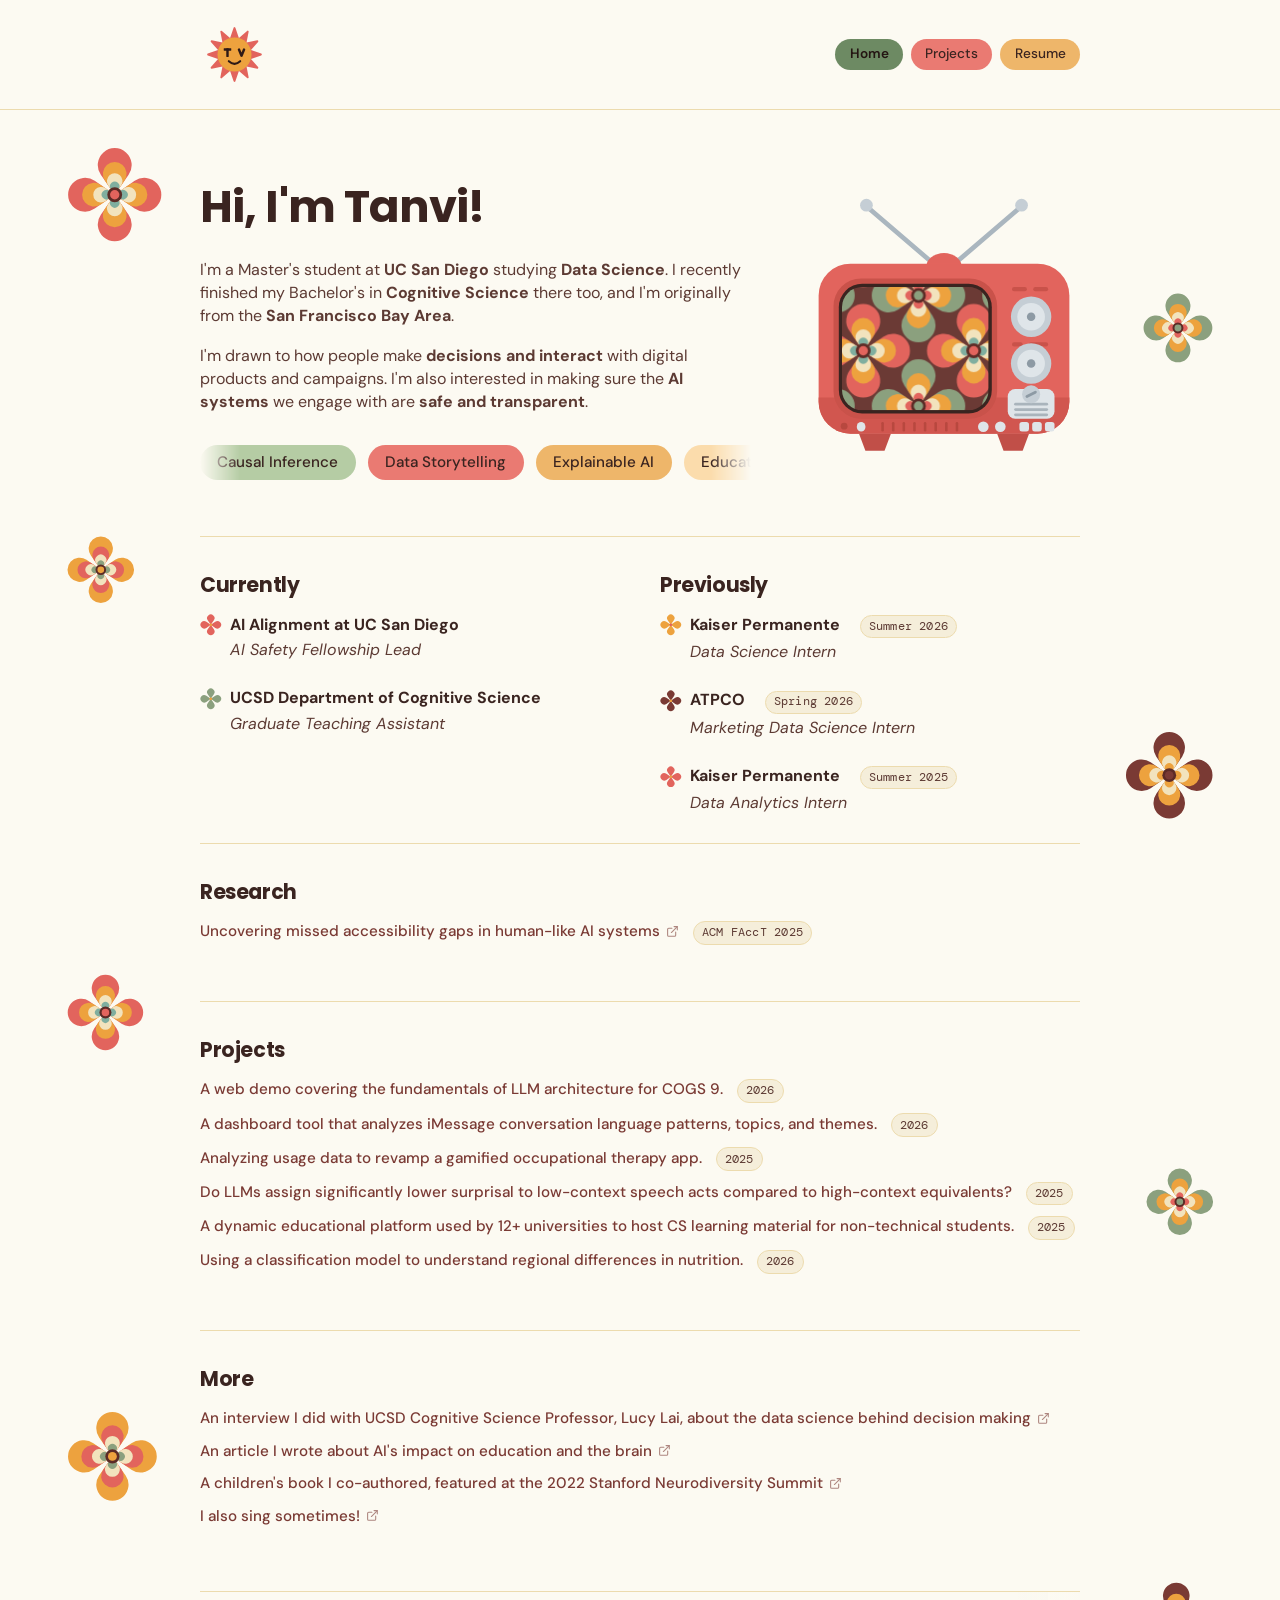
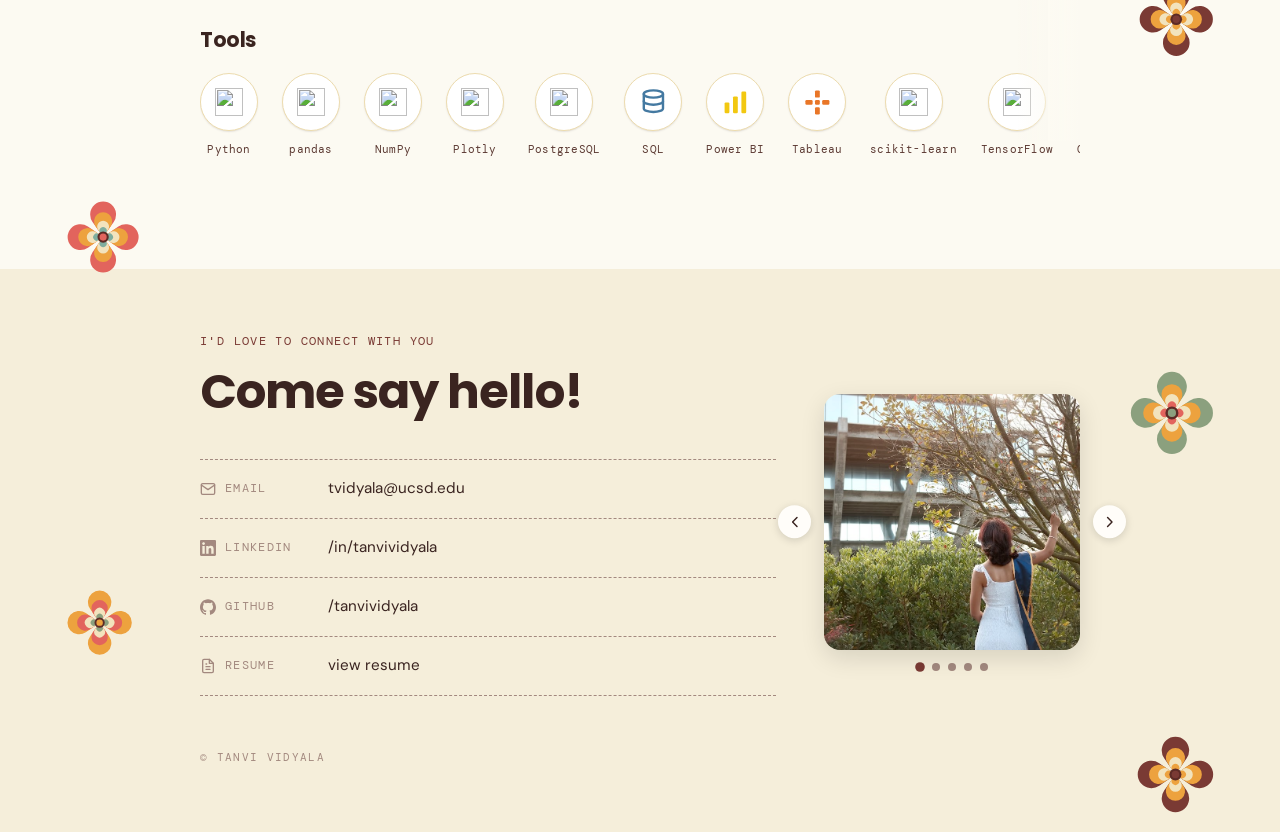
==== commit 061ae7a6: "a lot of stuff" ====
--- a/index.html
+++ b/index.html
@@ -3,37 +3,215 @@
 <head>
     <meta charset="UTF-8">
     <meta name="viewport" content="width=device-width, initial-scale=1.0">
-    <title>Tanvi Vidyala's Personal Site</title>
+    <title>Hi! I'm Tanvi.</title>
     <meta name="description" content="Welcome to my personal site! My name is Tanvi Vidyala. I'm a Master's student at UC San Diego studying Data Science. I care deeply about education and building systems that are safe, transparent, and human-centered.">
     <link rel="stylesheet" href="style.css">
     <link rel="preconnect" href="https://fonts.googleapis.com">
     <link rel="preconnect" href="https://fonts.gstatic.com" crossorigin>
-    <link rel="stylesheet" href="https://fonts.googleapis.com/css2?family=DM+Sans:opsz,wght@9..40,300;9..40,400;9..40,500;9..40,600;9..40,700&family=DM+Mono:wght@300;400;500&display=swap">
+    <link rel="stylesheet" href="https://fonts.googleapis.com/css2?family=Poppins:wght@500;600;700;800&family=DM+Sans:opsz,wght@9..40,300;9..40,400;9..40,500;9..40,600;9..40,700&family=DM+Mono:wght@300;400;500&display=swap">
     <script src="global.js" type="module"></script>
     <script src="index.js" type="module" defer></script>
-    <link rel="icon" type="image/png" href="images/tvicon.png">
+    <link rel="icon" type="image/svg+xml" href="images/tv-mark.svg">
+    <link rel="icon" type="image/png" href="images/tv-icon.png">
 </head>
 <body>
     <div class="homepage">
-      <img class="site-icon" src="images/tvicon.png" alt="Retro pink TV icon">
       <div class="intro">
         <div class="intro-main">
           <div class="intro-hero">
-            <h1>Hi, I'm Tanvi. I use data to decode <em class="em-highlight">why</em> people do <em class="em-highlight">what</em> they do.</h1>
+            <h1>Hi, I'm Tanvi!</h1>
           </div>
           <div class="intro-text">
-            <p class="intro-body reveal" style="transition-delay: 60ms">I'm an incoming Master's student at <strong>UC San Diego</strong> studying <strong>Data Science</strong>. I recently completed my Bachelor's in Cognitive Science at UC San Diego as well. I'm originally from the San Francisco Bay Area.</p>
-            <p class="intro-body reveal" style="transition-delay: 120ms">I care deeply about education and building systems that are safe, transparent, and human-centered. Always happy to connect! You can reach me at <a href="mailto:tvidyala@ucsd.edu"><strong>tvidyala@ucsd.edu</strong></a>.</p>
+            <p class="intro-body reveal" style="transition-delay: 120ms">I'm a Master's student at <strong>UC San Diego</strong> studying <strong>Data Science</strong>. I recently finished my Bachelor's in <strong>Cognitive Science</strong> there too, and I'm originally from the <strong>San Francisco Bay Area</strong>.</p>
+            <p class="intro-body reveal" style="transition-delay: 180ms">I'm drawn to how people make <strong>decisions and interact</strong> with digital products and campaigns. I'm also interested in making sure the <strong>AI systems</strong> we engage with are <strong>safe and transparent</strong>.</p>
+          </div>
+          <div class="pills-marquee reveal" style="transition-delay: 240ms">
+            <ul class="pills pills-track">
+              <li class="pill pill--sage">Causal Inference</li>
+              <li class="pill pill--coral">Data Storytelling</li>
+              <li class="pill pill--marigold">Explainable AI</li>
+              <li class="pill pill--cream">Education</li>
+              <li class="pill pill--mint">Accessibility</li>
+            </ul>
           </div>
         </div>
-      </div>
-      <div class="list-section">
-        <h2 class="section-h2 reveal">Experience</h2>
-        <ul class="link-list">
-          <li class="reveal">Data Science Intern @ Kaiser Permanente <span class="list-date">Summer 2026</span></li>
-          <li class="reveal">Data Analyst Intern @ ATPCO <span class="list-date">Spring 2026</span></li>
-          <li class="reveal">Data Analyst Intern @ Kaiser Permanente <span class="list-date">Summer 2025</span></li>
-        </ul>
+        <button class="site-icon" type="button" aria-label="Retro TV. Click to change the channel.">
+          <svg class="site-icon__svg" viewBox="0 0 256 258" aria-hidden="true" focusable="false">
+            <defs>
+              <g id="petal-coral">
+                <path fill="#e2645d" d="M0 0 L13.13 -18.86 A16 16 0 1 0 -13.13 -18.86 Z"/>
+                <path fill="#eda23e" transform="scale(0.70)" d="M0 0 L13.13 -18.86 A16 16 0 1 0 -13.13 -18.86 Z"/>
+                <path fill="#f2e3bd" transform="scale(0.46)" d="M0 0 L13.13 -18.86 A16 16 0 1 0 -13.13 -18.86 Z"/>
+                <path fill="#7fae9f" transform="scale(0.28)" d="M0 0 L13.13 -18.86 A16 16 0 1 0 -13.13 -18.86 Z"/>
+              </g>
+              <g id="petal-sage">
+                <path fill="#8ba07e" d="M0 0 L13.13 -18.86 A16 16 0 1 0 -13.13 -18.86 Z"/>
+                <path fill="#eda23e" transform="scale(0.70)" d="M0 0 L13.13 -18.86 A16 16 0 1 0 -13.13 -18.86 Z"/>
+                <path fill="#f2e3bd" transform="scale(0.46)" d="M0 0 L13.13 -18.86 A16 16 0 1 0 -13.13 -18.86 Z"/>
+                <path fill="#e2645d" transform="scale(0.28)" d="M0 0 L13.13 -18.86 A16 16 0 1 0 -13.13 -18.86 Z"/>
+              </g>
+              <g id="flower-coral">
+                <use href="#petal-coral"/>
+                <use href="#petal-coral" transform="rotate(90)"/>
+                <use href="#petal-coral" transform="rotate(180)"/>
+                <use href="#petal-coral" transform="rotate(270)"/>
+                <circle r="7" fill="#5c2b26"/>
+                <circle r="4.4" fill="#e2645d"/>
+              </g>
+              <g id="flower-sage">
+                <use href="#petal-sage"/>
+                <use href="#petal-sage" transform="rotate(90)"/>
+                <use href="#petal-sage" transform="rotate(180)"/>
+                <use href="#petal-sage" transform="rotate(270)"/>
+                <circle r="7" fill="#5c2b26"/>
+                <circle r="4.4" fill="#8ba07e"/>
+              </g>
+              <pattern id="tv-screen-flowers" width="104" height="104" patternUnits="userSpaceOnUse">
+                <rect width="104" height="104" fill="#6b3a35"/>
+                <use href="#flower-sage" x="0" y="0"/>
+                <use href="#flower-sage" x="104" y="0"/>
+                <use href="#flower-sage" x="0" y="104"/>
+                <use href="#flower-sage" x="104" y="104"/>
+                <use href="#flower-coral" x="52" y="52"/>
+              </pattern>
+              <pattern id="tv-static-noise" width="8" height="8" patternUnits="userSpaceOnUse">
+                <rect width="8" height="8" fill="#3a2420"/>
+                <rect width="4" height="4" fill="#d8cfc0"/>
+                <rect x="4" y="4" width="4" height="4" fill="#8d8378"/>
+                <rect x="4" width="4" height="4" fill="#5c4a42"/>
+              </pattern>
+              <clipPath id="tv-screen-clip">
+                <rect x="32" y="96" width="138" height="116" rx="19"/>
+              </clipPath>
+            </defs>
+
+            <!-- Antennae -->
+            <g stroke="#aab6bf" stroke-width="4.5" stroke-linecap="round" fill="none">
+              <path d="M125 80 L55 20"/>
+              <path d="M131 80 L201 20"/>
+            </g>
+            <circle cx="55" cy="19" r="6" fill="#c5ced5"/>
+            <circle cx="201" cy="19" r="6" fill="#c5ced5"/>
+            <ellipse cx="128" cy="78" rx="17" ry="14" fill="#e2645d"/>
+
+            <!-- Cabinet -->
+            <rect x="10" y="74" width="236" height="160" rx="30" fill="#e2645d"/>
+            <path d="M10 200 h236 v4 a30 30 0 0 1 -30 30 H40 a30 30 0 0 1 -30 -30 Z" fill="#d1564f"/>
+
+            <!-- Screen: one channel showing at a time -->
+            <rect x="24" y="88" width="154" height="132" rx="26" fill="#c9524a"/>
+            <rect x="29" y="93" width="144" height="122" rx="22" fill="#3a2420"/>
+            <g class="tv-screen" clip-path="url(#tv-screen-clip)">
+              <g class="tv-channel is-on">
+                <rect x="32" y="96" width="138" height="116" fill="url(#tv-screen-flowers)"/>
+              </g>
+              <g class="tv-channel">
+                <rect x="32" y="96" width="23" height="116" fill="#8ba07e"/>
+                <rect x="55" y="96" width="23" height="116" fill="#eda23e"/>
+                <rect x="78" y="96" width="23" height="116" fill="#e2645d"/>
+                <rect x="101" y="96" width="23" height="116" fill="#f2e3bd"/>
+                <rect x="124" y="96" width="23" height="116" fill="#7fae9f"/>
+                <rect x="147" y="96" width="23" height="116" fill="#6b3a35"/>
+              </g>
+              <g class="tv-static">
+                <rect x="32" y="96" width="138" height="116" fill="url(#tv-static-noise)"/>
+              </g>
+            </g>
+
+            <!-- Control panel -->
+            <g fill="#c9524a">
+              <rect x="192" y="96" width="14" height="4" rx="2"/>
+              <rect x="212" y="96" width="14" height="4" rx="2"/>
+              <rect x="192" y="148" width="10" height="4" rx="2"/>
+              <rect x="208" y="148" width="18" height="4" rx="2"/>
+            </g>
+            <g>
+              <circle cx="210" cy="124" r="19" fill="#c5ced5"/>
+              <circle cx="210" cy="124" r="13" fill="#dfe5e9"/>
+              <circle class="tv-knob" cx="210" cy="124" r="4" fill="#8d9aa4"/>
+            </g>
+            <g>
+              <circle cx="210" cy="168" r="19" fill="#c5ced5"/>
+              <circle cx="210" cy="168" r="13" fill="#dfe5e9"/>
+              <circle cx="210" cy="168" r="4" fill="#8d9aa4"/>
+            </g>
+            <rect x="188" y="192" width="44" height="28" rx="7" fill="#dfe5e9"/>
+            <g fill="#a9b4bc">
+              <rect x="194" y="205" width="32" height="2.6" rx="1.3"/>
+              <rect x="194" y="210" width="32" height="2.6" rx="1.3"/>
+              <rect x="194" y="215" width="32" height="2.6" rx="1.3"/>
+            </g>
+            <circle cx="210" cy="197" r="8.5" fill="#c5ced5"/>
+            <path d="M206 199 l8 -4" stroke="#8d9aa4" stroke-width="2.6" stroke-linecap="round"/>
+
+            <!-- Lower fascia -->
+            <circle cx="34" cy="227" r="3.2" fill="#b8483f"/>
+            <rect x="46" y="223" width="8" height="9" rx="4" fill="#dfe5e9"/>
+            <g fill="#b8483f">
+              <rect x="69" y="223" width="2.4" height="9" rx="1.2"/>
+              <rect x="79" y="223" width="2.4" height="9" rx="1.2"/>
+              <rect x="89" y="223" width="2.4" height="9" rx="1.2"/>
+              <rect x="99" y="223" width="2.4" height="9" rx="1.2"/>
+              <rect x="109" y="223" width="2.4" height="9" rx="1.2"/>
+              <rect x="119" y="223" width="2.4" height="9" rx="1.2"/>
+              <rect x="129" y="223" width="2.4" height="9" rx="1.2"/>
+              <rect x="139" y="223" width="2.4" height="9" rx="1.2"/>
+            </g>
+            <circle cx="165" cy="227.5" r="5" fill="#dfe5e9"/>
+            <circle cx="181" cy="227.5" r="5" fill="#dfe5e9"/>
+            <g fill="#dfe5e9">
+              <rect x="199" y="223" width="9" height="9" rx="2.5"/>
+              <rect x="211" y="223" width="9" height="9" rx="2.5"/>
+              <rect x="223" y="223" width="9" height="9" rx="2.5"/>
+            </g>
+
+            <!-- Feet -->
+            <path d="M48 234 h30 l-6 16 h-18 Z" fill="#c14f48"/>
+            <path d="M178 234 h30 l-6 16 h-18 Z" fill="#c14f48"/>
+          </svg>
+        </button>
+      </div>
+      <div class="roles-grid">
+      <div class="roles-section">
+        <h2 class="roles-heading reveal">Currently</h2>
+        <ul class="roles">
+          <li class="reveal">
+            <details class="role">
+              <summary class="role__line"><span class="role__label"><span class="role__org">AI Alignment at UC San Diego</span><em class="role__title">AI Safety Fellowship Lead</em></span></summary>
+              <p class="role__desc">Designing and teaching curriculum on AI safety, mechanistic interpretability, alignment, and governance for a competitive fellowship (13% acceptance rate), adapted from BlueDot Impact materials.</p>
+            </details>
+          </li>
+          <li class="reveal">
+            <details class="role">
+              <summary class="role__line"><span class="role__label"><span class="role__org">UCSD Department of Cognitive Science</span><em class="role__title">Graduate Teaching Assistant</em></span></summary>
+              <p class="role__desc">Building course material and teaching COGS 109 (Modeling and Data Analysis) to 120+ students.</p>
+            </details>
+          </li>
+        </ul>
+      </div>
+      <div class="roles-section">
+        <h2 class="roles-heading reveal">Previously</h2>
+        <ul class="roles">
+          <li class="reveal">
+            <details class="role">
+              <summary class="role__line"><span class="role__label"><span class="role__org-row"><span class="role__org">Kaiser Permanente</span><span class="list-date">Summer 2026</span></span><em class="role__title">Data Science Intern</em></span></summary>
+              <p class="role__desc">Turning usage logs into insights that help allocate analytics resources across 100K+ users, from nurses and doctors to IT analysts and marketing strategists.</p>
+            </details>
+          </li>
+          <li class="reveal">
+            <details class="role">
+              <summary class="role__line"><span class="role__label"><span class="role__org-row"><span class="role__org">ATPCO</span><span class="list-date">Spring 2026</span></span><em class="role__title">Marketing Data Science Intern</em></span></summary>
+              <p class="role__desc">Building reporting infrastructure across marketing channels (web, social, email) and training models to assess high-value leads.</p>
+            </details>
+          </li>
+          <li class="reveal">
+            <details class="role">
+              <summary class="role__line"><span class="role__label"><span class="role__org-row"><span class="role__org">Kaiser Permanente</span><span class="list-date">Summer 2025</span></span><em class="role__title">Data Analytics Intern</em></span></summary>
+              <p class="role__desc">A/B testing and web optimization for KP.org, making sure their healthcare content reaches as many people as it can.</p>
+            </details>
+          </li>
+        </ul>
+      </div>
       </div>
       <div class="list-section">
         <h2 class="section-h2 reveal">Research</h2>
--- a/style.css
+++ b/style.css
@@ -1,47 +1,49 @@
-@font-face {
-  font-family: "Cooper Md BT";
-  src: url("fonts/CooperMdBT-Medium.ttf") format("truetype");
-  font-weight: 500;
-  font-style: normal;
-  font-display: swap;
-}
-
-@import url("https://fonts.googleapis.com/css2?family=DM+Sans:opsz,wght@9..40,300;9..40,400;9..40,500;9..40,600;9..40,700&family=DM+Mono:wght@300;400;500&display=swap");
+@import url("https://fonts.googleapis.com/css2?family=Poppins:wght@500;600;700;800&family=DM+Sans:opsz,wght@9..40,300;9..40,400;9..40,500;9..40,600;9..40,700&family=DM+Mono:wght@300;400;500&display=swap");
 
 :root {
   /* ── Color: core ──────────────────────────────────────────── */
-  --poppy:   #d85455;
-  --sage:    #91ad94;
+  --poppy:   #e2645d;
+  --sage:    #8ba07e;
   --cream:   #fcfaf2;
-  --apricot: #f1a97a;
-  --moss:    #60704e;
+  --apricot: #eda23e;
+  --moss:    #6b3a35;
 
   /* ── Color: tints ─────────────────────────────────────────── */
   --cream-50:  #fffdf9;
   --cream-100: #fcfaf2;
-  --cream-200: #f5f1e4;
-  --cream-300: #e8e3d2;
-
-  --moss-900: #2f3a26;
-  --moss-700: #485636;
-  --moss-500: #60704e;
-  --moss-300: #8a9776;
-
-  --poppy-600: #b8403f;
-  --poppy-500: #d85455;
-  --poppy-200: #f0b5b5;
-
-  --apricot-600: #d98453;
-  --apricot-500: #f1a97a;
-  --apricot-200: #f9d4ba;
-
-  --sage-600: #6f8c73;
-  --sage-500: #91ad94;
-  --sage-200: #c8d6c9;
-
-  --dustyrose-700: #8f4d4e;
-  --dustyrose-600: #ab6767;
-  --dustyrose-200: #ecd3d3;
+  --cream-200: #f5eeda;
+  --cream-300: #ecdbae;
+
+  --moss-900: #3a2420;
+  --moss-700: #5c3a33;
+  --moss-500: #6b3a35;
+  --moss-300: #a3897f;
+
+  --poppy-600: #c94c46;
+  --poppy-500: #e2645d;
+  --poppy-200: #f6c6c2;
+
+  --apricot-600: #d98a2c;
+  --apricot-500: #eda23e;
+  --apricot-200: #fbdcac;
+
+  --sage-600: #718c68;
+  --sage-500: #8ba07e;
+  --sage-200: #d4ddc9;
+
+  --dustyrose-700: #5c2b26;
+  --dustyrose-600: #7a3a34;
+  --dustyrose-200: #ecd3ce;
+
+  --mint-600: #5f9385;
+  --mint-500: #7fae9f;
+  --mint-300: #a8ddd1;
+
+  /* Soft tints used for the interest pills and petal centers */
+  --sage-300:    #b5cca4;
+  --poppy-400:   #ea7a72;
+  --apricot-300: #eeb66a;
+  --petal-cream: #f2e3bd;
 
   /* ── Color: semantic ──────────────────────────────────────── */
   --bg:           var(--cream-100);
@@ -69,7 +71,7 @@
   --rule:          var(--moss-700);
 
   /* ── Fonts ────────────────────────────────────────────────── */
-  --font-display: "Cooper Md BT", "Cooper BT", Georgia, serif;
+  --font-display: "Poppins", "DM Sans", -apple-system, BlinkMacSystemFont, "Helvetica Neue", Arial, sans-serif;
   --font-sans:    "DM Sans", -apple-system, BlinkMacSystemFont, "Helvetica Neue", Arial, sans-serif;
   --font-mono:    "DM Mono", ui-monospace, "SF Mono", Menlo, Consolas, monospace;
 
@@ -116,11 +118,11 @@
   --radius-pill: 999px;
 
   /* ── Shadows ──────────────────────────────────────────────── */
-  --shadow-xs:    0 1px 0 rgba(47, 58, 38, 0.06);
-  --shadow-sm:    0 1px 2px rgba(47, 58, 38, 0.08), 0 1px 1px rgba(47, 58, 38, 0.04);
-  --shadow-md:    0 6px 16px -6px rgba(47, 58, 38, 0.18), 0 2px 4px rgba(47, 58, 38, 0.06);
-  --shadow-lg:    0 18px 40px -12px rgba(47, 58, 38, 0.25), 0 4px 10px rgba(47, 58, 38, 0.08);
-  --shadow-inset: inset 0 -3px 0 rgba(47, 58, 38, 0.18);
+  --shadow-xs:    0 1px 0 rgba(58, 36, 32, 0.06);
+  --shadow-sm:    0 1px 2px rgba(58, 36, 32, 0.08), 0 1px 1px rgba(58, 36, 32, 0.04);
+  --shadow-md:    0 6px 16px -6px rgba(58, 36, 32, 0.18), 0 2px 4px rgba(58, 36, 32, 0.06);
+  --shadow-lg:    0 18px 40px -12px rgba(58, 36, 32, 0.25), 0 4px 10px rgba(58, 36, 32, 0.08);
+  --shadow-inset: inset 0 -3px 0 rgba(58, 36, 32, 0.18);
 
   color-scheme: light;
 
@@ -131,7 +133,7 @@
   --glass-edge-dim:   rgba(255, 255, 255, 0.14);
   --glass-shadow:     0 1px 0 rgba(255, 255, 255, 0.6) inset,
                        0 -10px 18px rgba(255, 255, 255, 0.12) inset,
-                       0 10px 26px -12px rgba(47, 58, 38, 0.35);
+                       0 10px 26px -12px rgba(58, 36, 32, 0.35);
 }
 
 /* Reusable liquid-glass surface: frosted blur + glossy top sheen +
@@ -233,88 +235,60 @@
 }
 
 
-@keyframes tv-tilt {
-  0%, 100% { transform: rotate(-3deg); }
-  50% { transform: rotate(3deg); }
-}
-
-.site-icon {
+/* The TV is a real button so the channel change works from the keyboard;
+   these reset the global button styling. */
+.site-icon,
+.site-icon:hover {
   display: block;
-  width: 8rem;
+  width: 100%;
+  max-width: 17rem;
   height: auto;
-  margin-top: 3.5rem;
-  transform-origin: 50% 85%;
-}
-
-@media (prefers-reduced-motion: no-preference) {
-  .site-icon {
-    animation: tv-tilt 3.2s ease-in-out infinite;
-  }
-}
-
+  justify-self: end;
+  align-self: center;
+  margin-top: -1rem;
+  padding: 0;
+  border: 0;
+  border-radius: 0;
+  background: none;
+  box-shadow: none;
+  transform: none;
+  cursor: pointer;
+  -webkit-tap-highlight-color: transparent;
+}
+
+.site-icon__svg {
+  display: block;
+  width: 100%;
+  height: auto;
+}
+
+.site-icon:focus-visible {
+  outline: 2px solid var(--accent);
+  outline-offset: 6px;
+  border-radius: var(--radius-md);
+}
+
+/* One channel shows at a time; the static flashes over the swap. */
+.tv-channel,
+.tv-static {
+  display: none;
+}
+
+.tv-channel.is-on,
+.tv-static.is-on {
+  display: block;
+}
+
+/* Text column on the left, TV on the right, roughly 65/35. */
 .intro {
-  display: flex;
-  align-items: stretch;
-  justify-content: space-between;
+  display: grid;
+  grid-template-columns: 65fr 35fr;
+  align-items: center;
   gap: 2rem;
-  margin-top: clamp(1.5rem, 1rem + 2vw, 3rem);
+  margin-top: clamp(2.5rem, 2rem + 3vw, 5rem);
   margin-bottom: 0;
   max-width: 84rem;
-}
-
-.intro {
   position: relative;
-}
-
-.intro::before,
-.intro::after {
-  content: "";
-  position: absolute;
-  border-radius: 50%;
-  z-index: -1;
-  pointer-events: none;
-  filter: blur(4px);
-}
-
-.intro::before {
-  top: -7rem;
-  left: -13rem;
-  width: 30rem;
-  height: 30rem;
-  background:
-    radial-gradient(circle at 32% 28%, var(--glass-sheen) 0%, transparent 22%),
-    radial-gradient(circle at 30% 30%, var(--accent-soft), transparent 62%),
-    radial-gradient(circle at 68% 70%, var(--highlight-soft), transparent 60%);
-  opacity: 0.85;
-  animation: orb-float-1 16s var(--ease-in-out) infinite;
-}
-
-.intro::after {
-  top: 4rem;
-  left: 6rem;
-  width: 16rem;
-  height: 16rem;
-  background:
-    radial-gradient(circle at 35% 30%, var(--glass-sheen) 0%, transparent 26%),
-    radial-gradient(circle at 45% 45%, var(--success-soft), transparent 65%);
-  opacity: 0.6;
-  animation: orb-float-2 13s var(--ease-in-out) infinite;
-}
-
-@keyframes orb-float-1 {
-  0%, 100% { transform: translate(0, 0) scale(1); }
-  50%      { transform: translate(2rem, 1.5rem) scale(1.06); }
-}
-
-@keyframes orb-float-2 {
-  0%, 100% { transform: translate(0, 0) scale(1); }
-  50%      { transform: translate(-1.5rem, 1rem) scale(0.94); }
-}
-
-@media (prefers-reduced-motion: reduce) {
-  .intro::before, .intro::after {
-    animation: none;
-  }
 }
 
 .intro .intro-body {
@@ -383,13 +357,8 @@
   align-items: center;
   gap: 1.5rem;
   margin-bottom: 0;
-  background:
-    linear-gradient(180deg, var(--glass-sheen-soft), transparent 70%),
-    color-mix(in srgb, var(--bg-sunken) 78%, transparent);
-  backdrop-filter: blur(20px) saturate(160%);
-  -webkit-backdrop-filter: blur(20px) saturate(160%);
-  border-bottom: 1px solid var(--glass-edge-dim);
-  box-shadow: 0 1px 0 var(--glass-edge) inset, 0 8px 30px -18px rgba(0, 0, 0, 0.35);
+  background: var(--bg);
+  border-bottom: 1px solid var(--border);
   position: sticky;
   top: 0;
   z-index: 100;
@@ -413,9 +382,20 @@
 
 .nav-logo:hover { text-decoration: none; color: inherit; }
 
+.nav-logo__mark {
+  width: 4.3rem;
+  height: 4.3rem;
+  flex-shrink: 0;
+  transition: transform var(--dur-base) var(--ease-spring);
+}
+
+.nav-logo:hover .nav-logo__mark {
+  transform: rotate(-8deg) scale(1.08);
+}
+
 .nav-logo__name {
   font-family: var(--font-display);
-  font-weight: 500;
+  font-weight: 600;
   font-size: 1.35rem;
   color: var(--fg);
   letter-spacing: -0.01em;
@@ -424,7 +404,7 @@
 .nav-links {
   display: flex;
   align-items: center;
-  gap: 0.1rem;
+  gap: 0.5rem;
   margin-left: auto;
 }
 
@@ -432,26 +412,39 @@
   display: none;
 }
 
+/* Nav links borrow the interest-pill treatment: an outline in their palette
+   colour that fills in solid on hover or for the current page. */
 nav a:not(.nav-logo) {
+  --pill: var(--sage-300);
   flex: none;
   text-decoration: none;
-  color: var(--fg-muted);
-  padding: 0.4em 0.75em;
-  font-size: 0.9rem;
-  border-bottom: 2px solid transparent;
-  transition: color var(--dur-quick) var(--ease-out),
-              border-color var(--dur-quick) var(--ease-out);
-}
+  color: var(--fg);
+  background: var(--pill);
+  border: 0;
+  border-radius: var(--radius-pill);
+  padding: 0.4em 1.05em;
+  font-size: 0.85rem;
+  font-weight: 500;
+  transition: background-color var(--dur-quick) var(--ease-out),
+              transform 80ms var(--ease-out),
+              filter var(--dur-quick) var(--ease-out);
+}
+
+/* Each pill carries its own deeper shade for the current page, plus a label
+   colour that stays readable on it. */
+.nav-links a:nth-child(1) { --pill: var(--sage-300);    --pill-deep: #6d8a63; --pill-ink: #241512; }
+.nav-links a:nth-child(2) { --pill: var(--poppy-400);   --pill-deep: #bf3f39; --pill-ink: #fdf6e6; }
+.nav-links a:nth-child(3) { --pill: var(--apricot-300); --pill-deep: #cf8324; --pill-ink: #241512; }
 
 nav a:not(.nav-logo).current {
-  color: var(--fg);
-  border-bottom-color: var(--fg);
+  background: var(--pill-deep, #6d8a63);
+  color: var(--pill-ink, var(--fg));
+  font-weight: 600;
 }
 
 nav a:not(.nav-logo):hover {
-  color: var(--fg);
-  border-bottom-color: var(--accent);
-  background-color: transparent;
+  filter: brightness(0.94);
+  transform: translateY(-1px);
 }
 
 input, textarea, button, select {
@@ -499,7 +492,7 @@
 
 h1, h2, h3 {
   font-family: var(--font-display);
-  font-weight: 500;
+  font-weight: 700;
   line-height: var(--lh-snug);
   letter-spacing: var(--tracking-tight);
   text-wrap: balance;
@@ -532,7 +525,22 @@
 }
 
 .list-section {
-  margin-top: 2rem;
+  margin-top: 3.5rem;
+  padding-top: 2.25rem;
+  border-top: 1px solid var(--border);
+}
+
+/* Research sits right after Currently/Previously — a little closer than the
+   usual section gap since it's following two columns, not one block. */
+.roles-grid + .list-section {
+  margin-top: 1.75rem;
+}
+
+/* Currently/Previously get the same rule dividing them from the intro. */
+.roles-grid {
+  margin-top: 3.5rem;
+  padding-top: 2.25rem;
+  border-top: 1px solid var(--border);
 }
 
 .list-row {
@@ -576,11 +584,21 @@
   color: var(--fg-muted);
 }
 
-.link-list .list-date {
-  color: var(--fg-subtle);
+/* A small pill for "when" — the research citation date and each role's
+   Summer/Spring tag share this look. */
+.list-date {
+  display: inline-flex;
+  align-items: center;
+  color: var(--fg-muted);
   font-family: var(--font-mono);
-  font-size: 0.8em;
+  font-size: 0.72rem;
+  letter-spacing: 0.02em;
+  background: var(--bg-sunken);
+  border: 1px solid var(--border);
+  border-radius: var(--radius-pill);
+  padding: 0.2em 0.7em;
   margin-left: 0.6rem;
+  white-space: nowrap;
 }
 
 .list-link-icon {
@@ -592,13 +610,23 @@
   opacity: 0.6;
 }
 
-.section-h2 {
-  font-size: clamp(1.15rem, 1.8vw, 1.5rem);
-  margin-top: 0;
-  padding-bottom: 0.5rem;
-  margin-bottom: 1rem;
-  border-bottom: 1px solid var(--border);
-}
+/* Section headings share one look across the page: big, bold, and tinted
+   from the palette — see the .h-* colour modifiers below. */
+.section-h2,
+.roles-heading {
+  font-family: var(--font-display);
+  font-weight: 700;
+  font-size: clamp(1.15rem, 1.6vw, 1.4rem);
+  line-height: var(--lh-snug);
+  letter-spacing: var(--tracking-tight);
+  margin: 0 0 1rem;
+}
+
+.h-sage     { color: var(--sage-600); }
+.h-coral    { color: var(--poppy-500); }
+.h-marigold { color: var(--apricot-600); }
+.h-maroon   { color: var(--dustyrose-600); }
+.h-mint     { color: var(--mint-600); }
 
 .section-h2-link {
   display: block;
@@ -721,7 +749,7 @@
   font-family: var(--font-display);
   font-size: 1.4rem;
   line-height: 1.2;
-  font-weight: 500;
+  font-weight: 600;
   color: var(--fg);
   margin: 0 0 0.6rem;
 }
@@ -1262,23 +1290,6 @@
   position: relative;
 }
 
-.page-hero::before {
-  content: "";
-  position: absolute;
-  top: -4rem;
-  left: -8rem;
-  width: 22rem;
-  height: 22rem;
-  border-radius: 50%;
-  z-index: -1;
-  pointer-events: none;
-  filter: blur(4px);
-  background:
-    radial-gradient(circle at 32% 28%, var(--glass-sheen) 0%, transparent 24%),
-    radial-gradient(circle at 40% 40%, var(--accent-soft), transparent 65%);
-  opacity: 0.7;
-}
-
 .page-eyebrow {
   font-family: var(--font-mono);
   font-size: var(--fs-12);
@@ -1351,6 +1362,8 @@
 .skills-section {
   position: relative;
   margin-top: 4rem;
+  padding-top: 2.25rem;
+  border-top: 1px solid var(--border);
 }
 
 .skills-section::after {
@@ -1599,7 +1612,7 @@
 .footer-heading {
   font-family: var(--font-display);
   font-size: clamp(2rem, 4vw, 3rem);
-  font-weight: 500;
+  font-weight: 700;
   line-height: 1.1;
   letter-spacing: -0.02em;
   margin: 0 0 2.5rem;
@@ -1674,7 +1687,7 @@
 
 .section__title {
   font-family: var(--font-display);
-  font-weight: 500;
+  font-weight: 600;
   font-size: var(--fs-32);
   line-height: var(--lh-snug);
   letter-spacing: var(--tracking-tight);
@@ -1690,20 +1703,373 @@
   text-transform: uppercase;
 }
 
+/* ── Interest pills ───────────────────────────────────────── */
+.pills {
+  list-style: none;
+  display: flex;
+  flex-wrap: wrap;
+  gap: 0.6rem;
+  margin: 0;
+  padding: 0;
+}
+
+/* The pills don't fit across the narrower text column, so the row scrolls
+   as a marquee. index.js clones the track; the two copies chase each other
+   for a seamless loop, and hovering stops it so you can read them. */
+.pills-marquee {
+  display: flex;
+  gap: 0.75rem;
+  overflow: hidden;
+  width: 100%;
+  margin-top: 0.5rem;
+  -webkit-mask-image: linear-gradient(90deg, transparent, #000 2.5rem, #000 calc(100% - 2.5rem), transparent);
+  mask-image: linear-gradient(90deg, transparent, #000 2.5rem, #000 calc(100% - 2.5rem), transparent);
+}
+
+.pills-track {
+  flex: 0 0 auto;
+  flex-wrap: nowrap;
+  gap: 0.75rem;
+  animation: pills-marquee 24s linear infinite;
+}
+
+.pills-marquee:hover .pills-track {
+  animation-play-state: paused;
+}
+
+@keyframes pills-marquee {
+  to { transform: translateX(calc(-100% - 0.75rem)); }
+}
+
+/* No motion: let the pills simply wrap and drop the duplicate track. */
+@media (prefers-reduced-motion: reduce) {
+  .pills-marquee {
+    overflow: visible;
+    -webkit-mask-image: none;
+    mask-image: none;
+  }
+
+  .pills-track {
+    animation: none;
+    flex-wrap: wrap;
+  }
+
+  .pills-track[aria-hidden="true"] {
+    display: none;
+  }
+}
+
+.pill {
+  font-size: 0.95rem;
+  font-weight: 500;
+  line-height: 1.2;
+  color: var(--fg);
+  background: var(--pill-bg, var(--sage-300));
+  border-radius: var(--radius-pill);
+  padding: 0.55em 1.15em;
+  transition: transform var(--dur-base) var(--ease-spring);
+}
+
+.pill:hover { transform: translateY(-3px); }
+
+/* Marquee pills only ever respond by pausing the scroll (see
+   .pills-marquee:hover above) — no per-pill lift while it's moving. */
+.pills-track .pill:hover { transform: none; }
+
+.pill--sage     { --pill-bg: var(--sage-300); }
+.pill--coral    { --pill-bg: var(--poppy-400); }
+.pill--marigold { --pill-bg: var(--apricot-300); }
+.pill--cream    { --pill-bg: var(--apricot-200); }
+.pill--mint     { --pill-bg: var(--mint-300); }
+
+/* ── Currently / Previously ───────────────────────────────── */
+/* Currently and Previously sit side by side, half the width each. */
+.roles-grid {
+  display: grid;
+  grid-template-columns: 1fr 1fr;
+  gap: 2.5rem;
+  align-items: start;
+}
+
+.roles-section {
+  margin-top: 3.5rem;
+}
+
+.roles-grid .roles-section {
+  margin-top: 0;
+  min-width: 0;
+}
+
+.roles {
+  list-style: none;
+  margin: 0;
+  padding: 0;
+  display: flex;
+  flex-direction: column;
+  gap: 1.6rem;
+}
+
+/* Each entry is a <details> toggle; the marker is the same bloom that
+   grows in the page gutters, and it turns as the entry opens. */
+.role__line {
+  display: flex;
+  align-items: flex-start;
+  gap: 0.55rem;
+  margin: 0;
+  font-size: 1rem;
+  line-height: 1.4;
+  cursor: pointer;
+  list-style: none;
+  border-radius: var(--radius-sm);
+}
+
+.role__line::-webkit-details-marker { display: none; }
+
+.role__line:focus-visible {
+  outline: 2px solid var(--accent);
+  outline-offset: 4px;
+}
+
+.role__marker {
+  flex: 0 0 auto;
+  width: 1.35rem;
+  height: 1.35rem;
+  margin-top: 0.05rem;
+  transition: transform var(--dur-slow) var(--ease-spring);
+}
+
+.role__marker .marker__svg {
+  display: block;
+  width: 100%;
+  height: 100%;
+}
+
+.role__marker .marker__petal { fill: var(--fl-1); }
+.role__marker .marker__eye   { fill: var(--fl-2); }
+
+.role__line:hover .role__marker { transform: rotate(24deg) scale(1.14); }
+.role[open] .role__marker { transform: rotate(45deg); }
+.role[open] .role__line:hover .role__marker { transform: rotate(69deg) scale(1.14); }
+
+/* Org (plus its date, if any) on one row, role title on the next. */
+.role__label {
+  display: flex;
+  flex-direction: column;
+  gap: 0.2rem;
+}
+
+.role__org-row {
+  display: flex;
+  align-items: baseline;
+  flex-wrap: wrap;
+  gap: 0.6rem;
+}
+
+.role__org {
+  font-weight: 700;
+  color: var(--fg);
+}
+
+.role__title {
+  color: var(--fg-muted);
+  font-style: italic;
+}
+
+.role__desc {
+  margin: 0.4rem 0 0;
+  padding-left: 1.7rem;
+  color: var(--fg-muted);
+  line-height: var(--lh-relaxed);
+  max-width: 54rem;
+}
+
+.role[open] .role__desc {
+  animation: role-open var(--dur-slow) var(--ease-out);
+}
+
+@keyframes role-open {
+  from { opacity: 0; transform: translateY(-4px); }
+  to   { opacity: 1; transform: translateY(0); }
+}
+
+/* ── Flower motifs ────────────────────────────────────────────
+   Blooms lifted off the TV logo's screen, scattered down the page
+   gutters by flowers.js. They idle on their own, wake up on hover,
+   and burst into petals on click.                               */
+.flower-field {
+  position: absolute;
+  inset: 0;
+  z-index: 0;
+  pointer-events: none;
+}
+
+/* Palettes shared by every bloom on the page: the gutter flowers, the
+   sprites the logo throws, and the experience toggle markers. */
+:is(.flower, .flower-sprite, .role__marker) {
+  --fl-1: var(--poppy-500);
+  --fl-2: var(--apricot-500);
+  --fl-3: var(--petal-cream);
+  --fl-4: var(--mint-500);
+}
+
+:is(.flower, .flower-sprite, .role__marker)[data-scheme="1"] {
+  --fl-1: var(--sage-500);
+  --fl-4: var(--poppy-500);
+}
+
+:is(.flower, .flower-sprite, .role__marker)[data-scheme="2"] {
+  --fl-1: var(--apricot-500);
+  --fl-2: var(--poppy-500);
+  --fl-4: var(--sage-500);
+}
+
+:is(.flower, .flower-sprite, .role__marker)[data-scheme="3"] {
+  --fl-1: var(--dustyrose-600);
+  --fl-4: var(--apricot-500);
+}
+
+.flower {
+  position: absolute;
+  width: calc(var(--size, 2.2rem) * var(--fl-scale, 1));
+  height: calc(var(--size, 2.2rem) * var(--fl-scale, 1));
+  pointer-events: auto;
+  cursor: pointer;
+  -webkit-tap-highlight-color: transparent;
+}
+
+.flower[data-side="left"]  { left: -0.8rem; }
+.flower[data-side="right"] { right: -0.8rem; }
+
+/* Past this width the viewport gutters outside the text column are wide
+   enough for the blooms to grow and sit further out. */
+@media (min-width: 1200px) {
+  .flower { --fl-scale: 1.45; }
+  .flower[data-side="left"]  { left: -4.4rem; }
+  .flower[data-side="right"] { right: -4.4rem; }
+}
+
+.flower__bob,
+.flower__pop,
+.flower__svg {
+  display: block;
+  width: 100%;
+  height: 100%;
+}
+
+.flower__l1   { fill: var(--fl-1); }
+.flower__l2   { fill: var(--fl-2); }
+.flower__l3   { fill: var(--fl-3); }
+.flower__l4   { fill: var(--fl-4); }
+.flower__ring { fill: var(--dustyrose-700); }
+.flower__eye  { fill: var(--fl-1); }
+
+.flower__bob { animation: flower-bob var(--bob, 7s) var(--ease-in-out) var(--delay, 0s) infinite; }
+.flower .flower__svg { animation: flower-spin var(--spin, 30s) linear var(--delay, 0s) infinite; }
+
+.flower__pop {
+  transform: scale(1);
+  transition: transform var(--dur-base) var(--ease-spring);
+}
+
+.flower:hover .flower__pop { transform: scale(1.18); }
+.flower:hover .flower__svg { animation-duration: 2.6s; }
+.flower.is-bloom .flower__pop { animation: flower-burst 540ms var(--ease-spring); }
+
+@keyframes flower-bob {
+  0%, 100% { transform: translateY(0); }
+  50%      { transform: translateY(-10px); }
+}
+
+@keyframes flower-spin {
+  to { transform: rotate(360deg); }
+}
+
+@keyframes flower-burst {
+  0%   { transform: scale(1); }
+  35%  { transform: scale(1.45); }
+  100% { transform: scale(1); }
+}
+
+.flower-petal {
+  position: absolute;
+  top: 50%;
+  left: 50%;
+  width: 0.5rem;
+  height: 0.5rem;
+  border-radius: 50%;
+  background: var(--fl-2);
+  pointer-events: none;
+  animation: petal-fly 680ms var(--ease-out) forwards;
+}
+
+@keyframes petal-fly {
+  from {
+    opacity: 1;
+    transform: translate(-50%, -50%) rotate(var(--a)) translateY(0) scale(1);
+  }
+  to {
+    opacity: 0;
+    transform: translate(-50%, -50%) rotate(var(--a)) translateY(calc(-1 * var(--d))) scale(0.35);
+  }
+}
+
+/* Blooms thrown off the TV logo when it is clicked */
+.flower-sprite {
+  position: absolute;
+  width: var(--size, 1.2rem);
+  height: var(--size, 1.2rem);
+  pointer-events: none;
+  animation: sprite-rise 1.5s var(--ease-out) forwards;
+}
+
+.flower-sprite .flower__svg {
+  display: block;
+  width: 100%;
+  height: 100%;
+}
+
+@keyframes sprite-rise {
+  0%   { opacity: 0; transform: translate(-50%, -50%) scale(0.3) rotate(0deg); }
+  18%  { opacity: 1; }
+  100% {
+    opacity: 0;
+    transform: translate(calc(-50% + var(--drift)), calc(-50% - var(--rise))) scale(1) rotate(160deg);
+  }
+}
+
+/* Below this the side gutters are too narrow to hold a bloom without
+   crowding the text; the logo burst still works. */
+@media (max-width: 900px) {
+  .flower { display: none; }
+}
+
 /* ── Mobile ───────────────────────────────────────────────── */
 @media (max-width: 768px) {
   body {
     padding: 0 1.5rem 1.5rem;
   }
 
+  /* Stack on small screens, TV back above the text. */
   .intro {
-    flex-direction: column;
-    gap: 1rem;
+    grid-template-columns: 1fr;
+    gap: 1.5rem;
+  }
+
+  .intro .site-icon {
+    order: -1;
+    justify-self: start;
+    max-width: 9rem;
+    margin-top: 0;
   }
 
   .list-row {
     flex-direction: column;
     gap: 2rem;
+  }
+
+  .roles-grid {
+    grid-template-columns: 1fr;
+    gap: 0;
   }
 
   nav {
@@ -1718,9 +2084,10 @@
   .nav-links {
     display: flex;
     flex-direction: column;
+    align-items: flex-start;
     width: 100%;
     order: 2;
-    gap: 0;
+    gap: 0.6rem;
     max-height: 0;
     overflow: hidden;
     opacity: 0;
@@ -1731,12 +2098,8 @@
   .nav-links.open {
     max-height: 20rem;
     opacity: 1;
+    padding-top: 0.25rem;
     padding-bottom: 0.75rem;
-  }
-
-  nav a:not(.nav-logo) {
-    padding: 0.6em 0;
-    border-bottom: 1px solid var(--border);
   }
 
   .nav-hamburger {
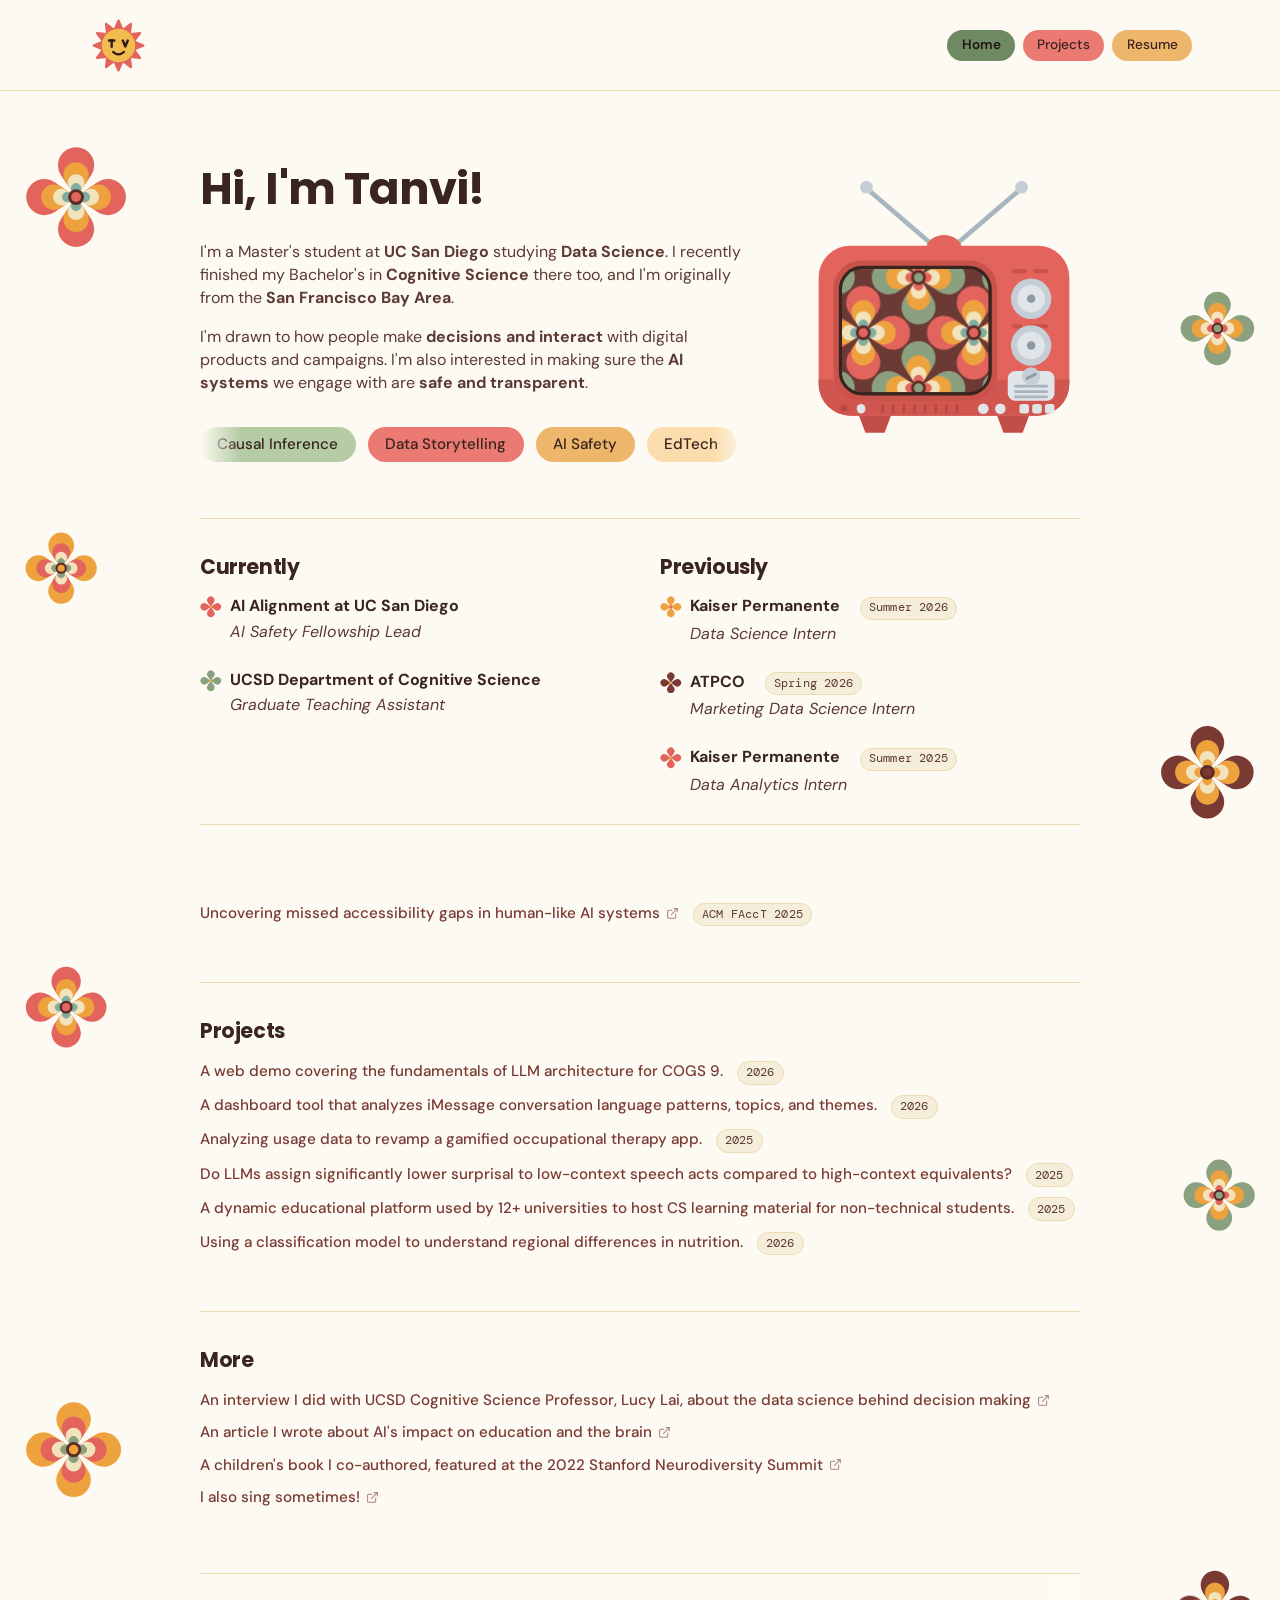
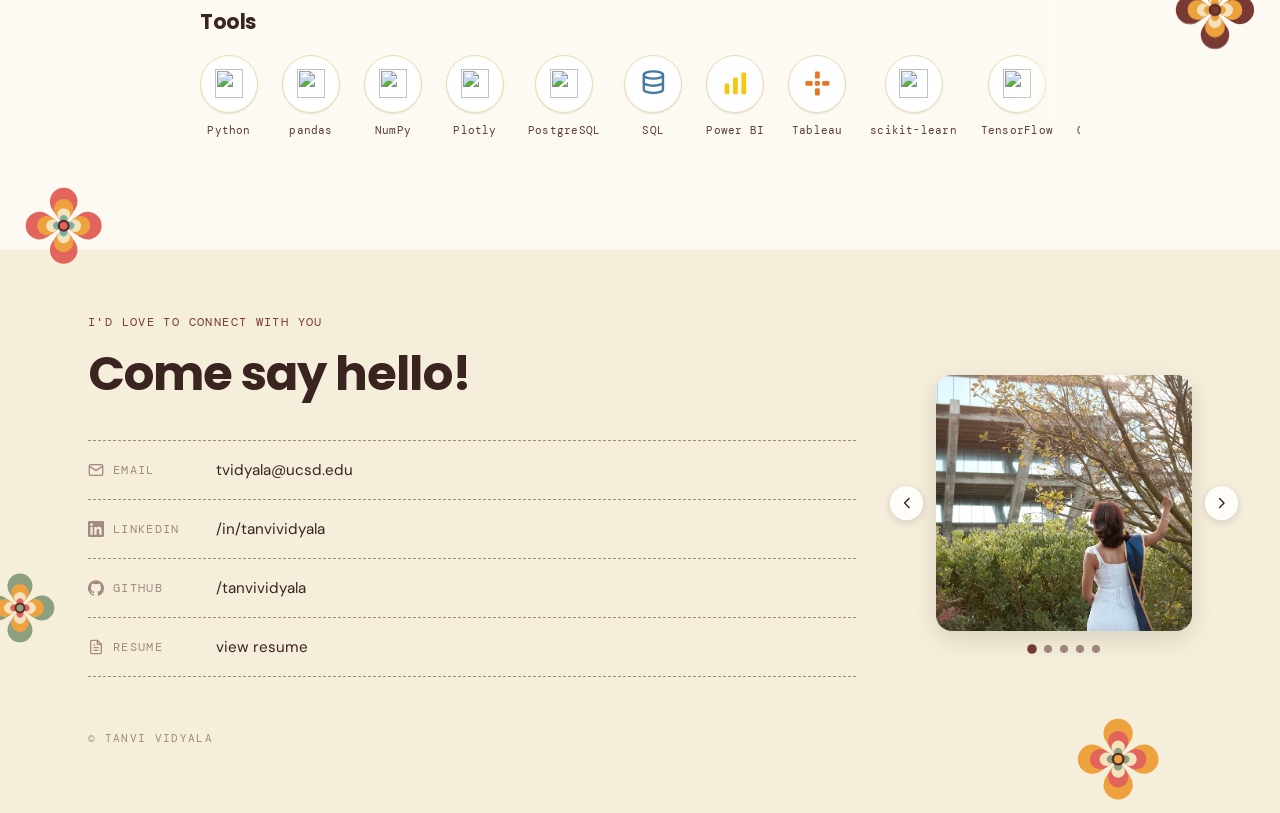
==== commit 7916fb5d: "Update index.html" ====
--- a/index.html
+++ b/index.html
@@ -29,8 +29,8 @@
             <ul class="pills pills-track">
               <li class="pill pill--sage">Causal Inference</li>
               <li class="pill pill--coral">Data Storytelling</li>
-              <li class="pill pill--marigold">Explainable AI</li>
-              <li class="pill pill--cream">Education</li>
+              <li class="pill pill--marigold">AI Safety</li>
+              <li class="pill pill--cream">EdTech</li>
               <li class="pill pill--mint">Accessibility</li>
             </ul>
           </div>
--- a/style.css
+++ b/style.css
@@ -362,10 +362,14 @@
   position: sticky;
   top: 0;
   z-index: 100;
-  padding-top: 1.25rem;
-  padding-bottom: 1.25rem;
-  padding-left:  calc(max(0px, (100vw - 1008px) / 2) + 4rem);
-  padding-right: calc(max(0px, (100vw - 1008px) / 2) + 4rem);
+  padding-top: 0.925rem;
+  padding-bottom: 0.925rem;
+  /* The margins pull the bar out to the viewport edges (body is content-box,
+     so 880px + 2x4rem = the 1008px here). The padding is deliberately NOT the
+     same formula - it uses a wider 1440px band, so the logo and pills sit well
+     outside the body's text column instead of lining up with it. */
+  padding-left:  calc(max(0px, (100vw - 1200px) / 2) + 3rem);
+  padding-right: calc(max(0px, (100vw - 1200px) / 2) + 3rem);
   margin-left:  calc(-1 * max(0px, (100vw - 1008px) / 2) - 4rem);
   margin-right: calc(-1 * max(0px, (100vw - 1008px) / 2) - 4rem);
   transition: background-color var(--dur-slow) var(--ease-out);
@@ -383,8 +387,8 @@
 .nav-logo:hover { text-decoration: none; color: inherit; }
 
 .nav-logo__mark {
-  width: 4.3rem;
-  height: 4.3rem;
+  width: 3.8rem;
+  height: 3.8rem;
   flex-shrink: 0;
   transition: transform var(--dur-base) var(--ease-spring);
 }
@@ -1438,8 +1442,10 @@
   background-color: var(--bg-sunken);
   padding-top: 4rem;
   padding-bottom: 4rem;
-  padding-left:  calc(max(0px, (100vw - 1008px) / 2) + 4rem);
-  padding-right: calc(max(0px, (100vw - 1008px) / 2) + 4rem);
+  /* Same content band as the nav, so the bar at the top and the bar at the
+     bottom line up edge to edge. */
+  padding-left:  calc(max(0px, (100vw - 1200px) / 2) + 3rem);
+  padding-right: calc(max(0px, (100vw - 1200px) / 2) + 3rem);
   margin-left:  calc(-1 * max(0px, (100vw - 1008px) / 2) - 4rem);
   margin-right: calc(-1 * max(0px, (100vw - 1008px) / 2) - 4rem);
   margin-bottom: -2rem;
@@ -1899,7 +1905,9 @@
 .flower-field {
   position: absolute;
   inset: 0;
-  z-index: 0;
+  /* Above the footer's sunken panel so the blooms stay fully visible as they
+     drift over it, but still under the sticky nav (z-index 100). */
+  z-index: 2;
   pointer-events: none;
 }
 
@@ -1930,6 +1938,7 @@
 
 .flower {
   position: absolute;
+  --fl-scale: 1.15;
   width: calc(var(--size, 2.2rem) * var(--fl-scale, 1));
   height: calc(var(--size, 2.2rem) * var(--fl-scale, 1));
   pointer-events: auto;
@@ -1937,15 +1946,15 @@
   -webkit-tap-highlight-color: transparent;
 }
 
-.flower[data-side="left"]  { left: -0.8rem; }
-.flower[data-side="right"] { right: -0.8rem; }
+.flower[data-side="left"]  { left: calc(-0.8rem + var(--nudge, 0rem)); }
+.flower[data-side="right"] { right: calc(-0.8rem + var(--nudge, 0rem)); }
 
 /* Past this width the viewport gutters outside the text column are wide
    enough for the blooms to grow and sit further out. */
 @media (min-width: 1200px) {
-  .flower { --fl-scale: 1.45; }
-  .flower[data-side="left"]  { left: -4.4rem; }
-  .flower[data-side="right"] { right: -4.4rem; }
+  .flower { --fl-scale: 1.55; }
+  .flower[data-side="left"]  { left: calc(-7rem + var(--nudge, 0rem)); }
+  .flower[data-side="right"] { right: calc(-7rem + var(--nudge, 0rem)); }
 }
 
 .flower__bob,
@@ -2067,14 +2076,16 @@
     gap: 2rem;
   }
 
+  /* Stacked, the two columns need a real gap between them - bigger than the
+     1.6rem between entries, so Previously reads as a new heading. */
   .roles-grid {
     grid-template-columns: 1fr;
-    gap: 0;
+    gap: 2.75rem;
   }
 
   nav {
-    padding-left: 1.5rem;
-    padding-right: 1.5rem;
+    padding-left: 0.75rem;
+    padding-right: 0.75rem;
     margin-left: -1.5rem;
     margin-right: -1.5rem;
     flex-wrap: wrap;
@@ -2129,8 +2140,8 @@
   .nav-hamburger.open span:nth-child(3) { transform: translateY(-7px) rotate(-45deg); }
 
   .site-footer {
-    padding-left: 1.5rem;
-    padding-right: 1.5rem;
+    padding-left: 0.75rem;
+    padding-right: 0.75rem;
     margin-left: -1.5rem;
     margin-right: -1.5rem;
   }
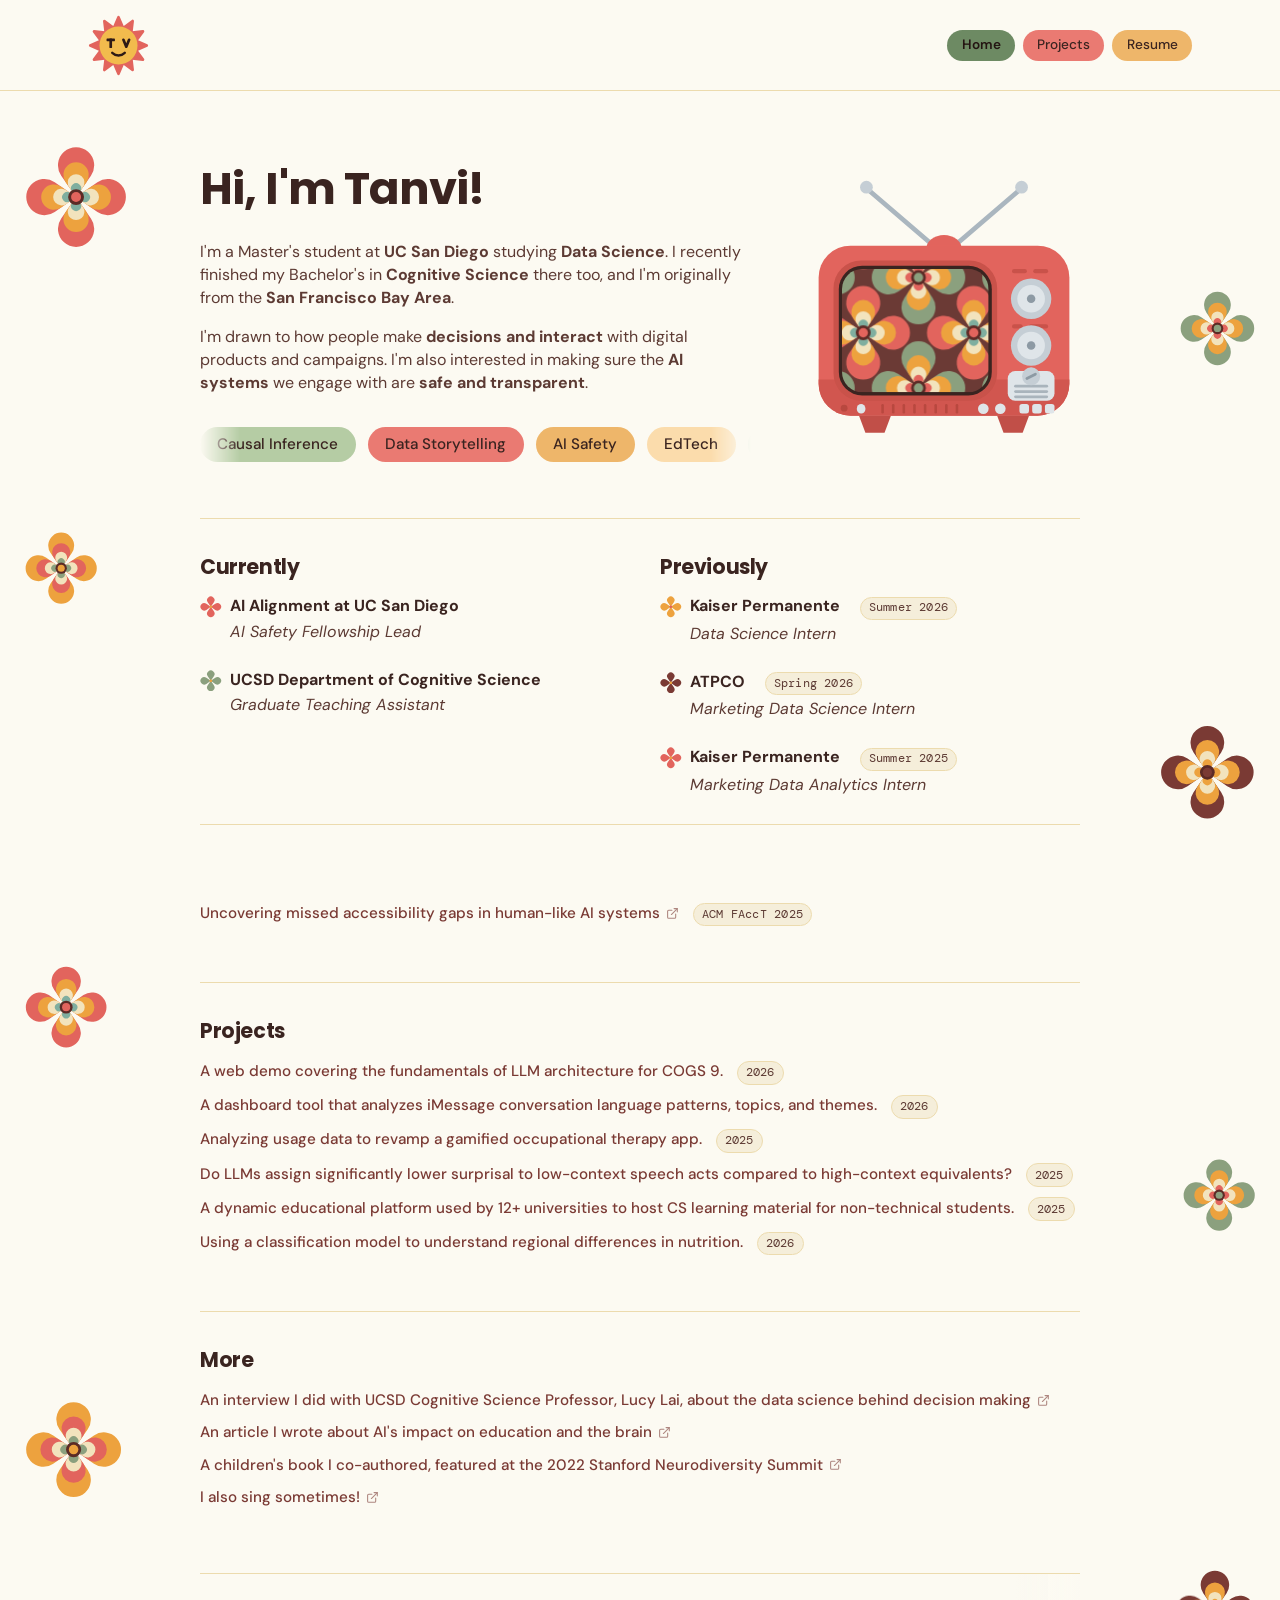
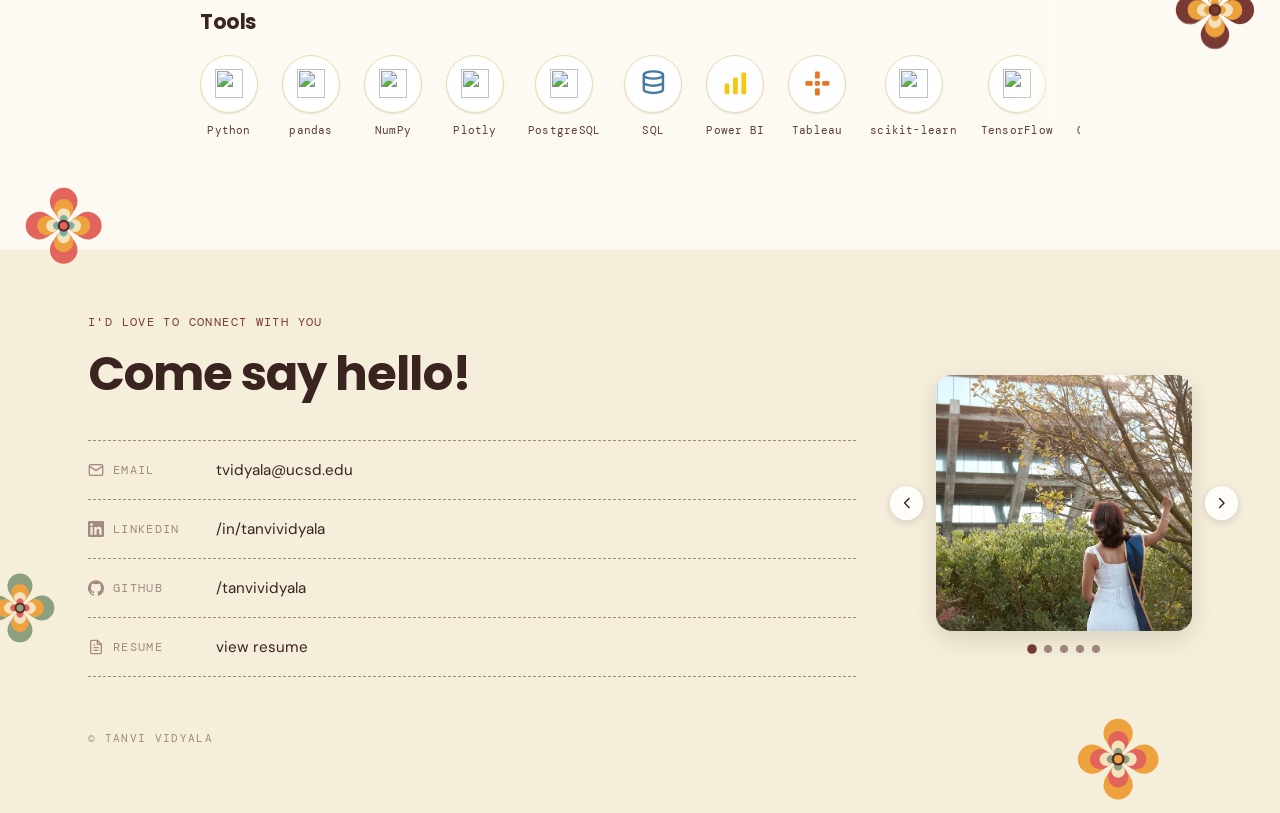
==== commit 23e576df: "update favicon" ====
--- a/index.html
+++ b/index.html
@@ -11,8 +11,8 @@
     <link rel="stylesheet" href="https://fonts.googleapis.com/css2?family=Poppins:wght@500;600;700;800&family=DM+Sans:opsz,wght@9..40,300;9..40,400;9..40,500;9..40,600;9..40,700&family=DM+Mono:wght@300;400;500&display=swap">
     <script src="global.js" type="module"></script>
     <script src="index.js" type="module" defer></script>
-    <link rel="icon" type="image/svg+xml" href="images/tv-mark.svg">
-    <link rel="icon" type="image/png" href="images/tv-icon.png">
+    <link rel="icon" type="image/svg+xml" href="images/sun-logo.svg">
+    <link rel="icon" type="image/png" href="images/sun-icon.png">
 </head>
 <body>
     <div class="homepage">
@@ -178,13 +178,13 @@
           <li class="reveal">
             <details class="role">
               <summary class="role__line"><span class="role__label"><span class="role__org">AI Alignment at UC San Diego</span><em class="role__title">AI Safety Fellowship Lead</em></span></summary>
-              <p class="role__desc">Designing and teaching curriculum on AI safety, mechanistic interpretability, alignment, and governance for a competitive fellowship (13% acceptance rate), adapted from BlueDot Impact materials.</p>
+              <p class="role__desc">Designing and teaching curriculum on AI safety, mechanistic interpretability, alignment, and governance for a competitive introductory fellowship, adapted from BlueDot Impact materials.</p>
             </details>
           </li>
           <li class="reveal">
             <details class="role">
               <summary class="role__line"><span class="role__label"><span class="role__org">UCSD Department of Cognitive Science</span><em class="role__title">Graduate Teaching Assistant</em></span></summary>
-              <p class="role__desc">Building course material and teaching COGS 109 (Modeling and Data Analysis) to 120+ students.</p>
+              <p class="role__desc">Grading assignments and developing section material to introduce machine learning concepts for 120+ students in COGS 109 (Modeling and Data Analysis).</p>
             </details>
           </li>
         </ul>
@@ -195,19 +195,19 @@
           <li class="reveal">
             <details class="role">
               <summary class="role__line"><span class="role__label"><span class="role__org-row"><span class="role__org">Kaiser Permanente</span><span class="list-date">Summer 2026</span></span><em class="role__title">Data Science Intern</em></span></summary>
-              <p class="role__desc">Turning usage logs into insights that help allocate analytics resources across 100K+ users, from nurses and doctors to IT analysts and marketing strategists.</p>
+              <p class="role__desc">Developed models and scripts to translate usage logs into behavioral insights to allocate analytics platform compute across 100K+ users from medical staff to marketing strategists.</p>
             </details>
           </li>
           <li class="reveal">
             <details class="role">
               <summary class="role__line"><span class="role__label"><span class="role__org-row"><span class="role__org">ATPCO</span><span class="list-date">Spring 2026</span></span><em class="role__title">Marketing Data Science Intern</em></span></summary>
-              <p class="role__desc">Building reporting infrastructure across marketing channels (web, social, email) and training models to assess high-value leads.</p>
-            </details>
-          </li>
-          <li class="reveal">
-            <details class="role">
-              <summary class="role__line"><span class="role__label"><span class="role__org-row"><span class="role__org">Kaiser Permanente</span><span class="list-date">Summer 2025</span></span><em class="role__title">Data Analytics Intern</em></span></summary>
-              <p class="role__desc">A/B testing and web optimization for KP.org, making sure their healthcare content reaches as many people as it can.</p>
+              <p class="role__desc">Built cross-channel (web, social, email) reporting infrastructure and trained predictive models to identify high-value leads likely to convert into Elevate conference attendance.</p>
+            </details>
+          </li>
+          <li class="reveal">
+            <details class="role">
+              <summary class="role__line"><span class="role__label"><span class="role__org-row"><span class="role__org">Kaiser Permanente</span><span class="list-date">Summer 2025</span></span><em class="role__title">Marketing Data Analytics Intern</em></span></summary>
+              <p class="role__desc">Worked on A/B testing and web optimization for KP.org, targeting healthcare content and form pages to improve usability and broaden reach and engagement.</p>
             </details>
           </li>
         </ul>
--- a/style.css
+++ b/style.css
@@ -2080,7 +2080,7 @@
      1.6rem between entries, so Previously reads as a new heading. */
   .roles-grid {
     grid-template-columns: 1fr;
-    gap: 2.75rem;
+    gap: 3.5rem;
   }
 
   nav {
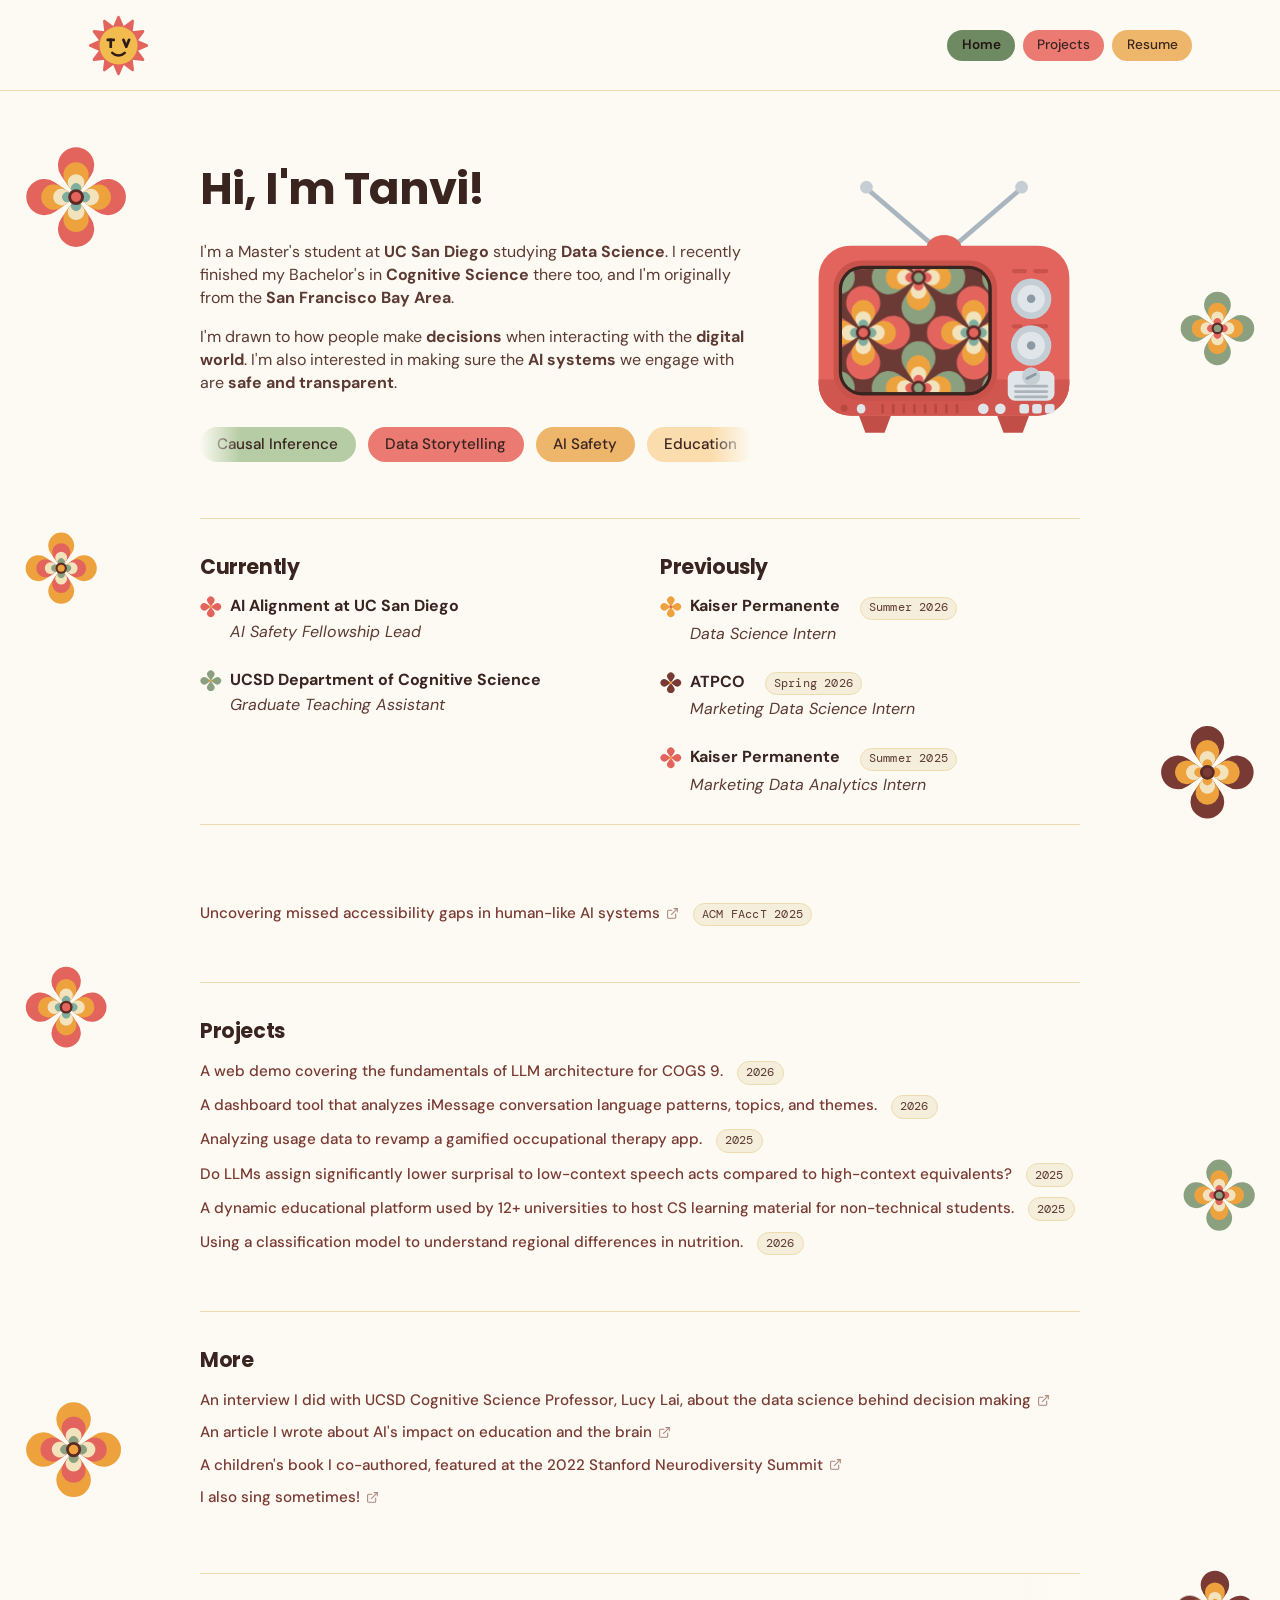
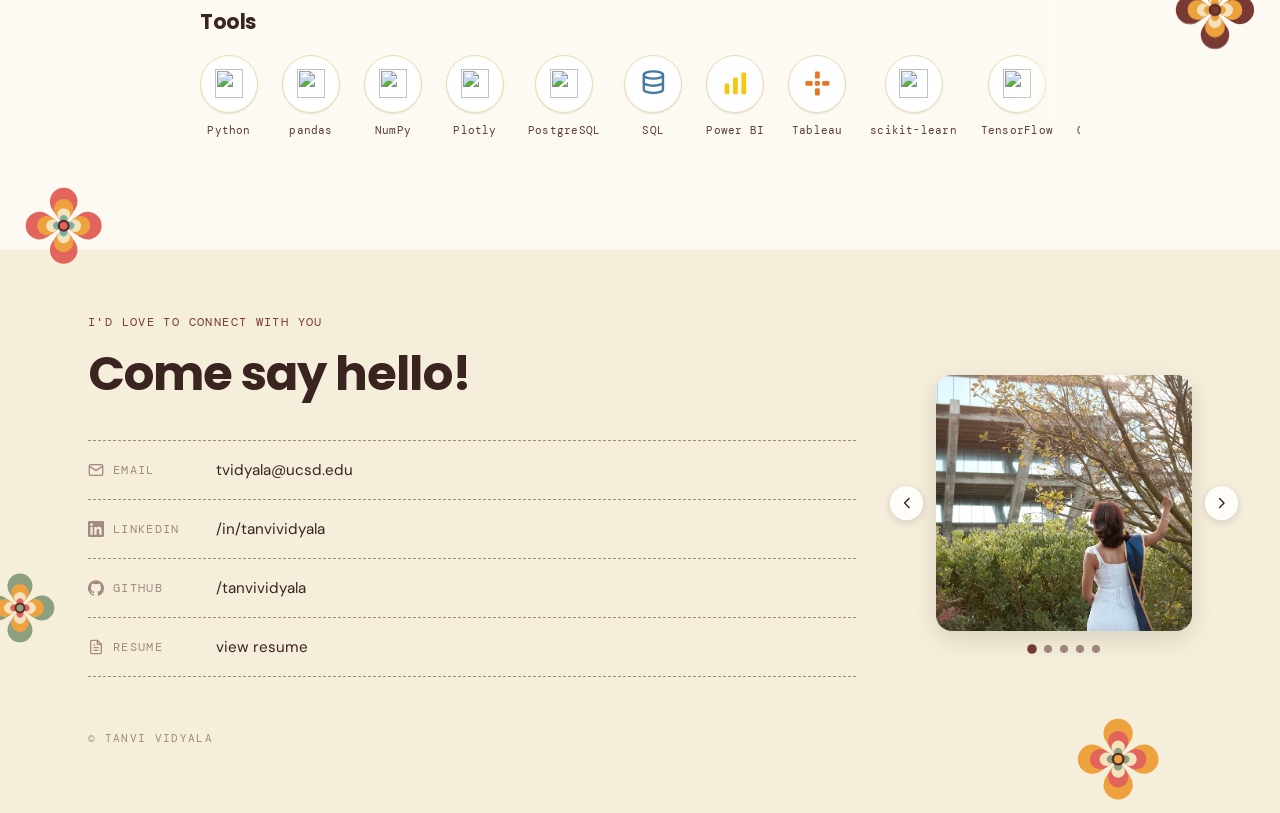
==== commit 724f5e29: "Update index.html" ====
--- a/index.html
+++ b/index.html
@@ -23,15 +23,15 @@
           </div>
           <div class="intro-text">
             <p class="intro-body reveal" style="transition-delay: 120ms">I'm a Master's student at <strong>UC San Diego</strong> studying <strong>Data Science</strong>. I recently finished my Bachelor's in <strong>Cognitive Science</strong> there too, and I'm originally from the <strong>San Francisco Bay Area</strong>.</p>
-            <p class="intro-body reveal" style="transition-delay: 180ms">I'm drawn to how people make <strong>decisions and interact</strong> with digital products and campaigns. I'm also interested in making sure the <strong>AI systems</strong> we engage with are <strong>safe and transparent</strong>.</p>
+            <p class="intro-body reveal" style="transition-delay: 180ms">I'm drawn to how people make <strong>decisions</strong> when interacting with the <strong>digital world</strong>. I'm also interested in making sure the <strong>AI systems</strong> we engage with are <strong>safe and transparent</strong>.</p>
           </div>
           <div class="pills-marquee reveal" style="transition-delay: 240ms">
             <ul class="pills pills-track">
               <li class="pill pill--sage">Causal Inference</li>
               <li class="pill pill--coral">Data Storytelling</li>
               <li class="pill pill--marigold">AI Safety</li>
-              <li class="pill pill--cream">EdTech</li>
-              <li class="pill pill--mint">Accessibility</li>
+              <li class="pill pill--cream">Education</li>
+              <li class="pill pill--mint">Human-Computer Interaction</li>
             </ul>
           </div>
         </div>
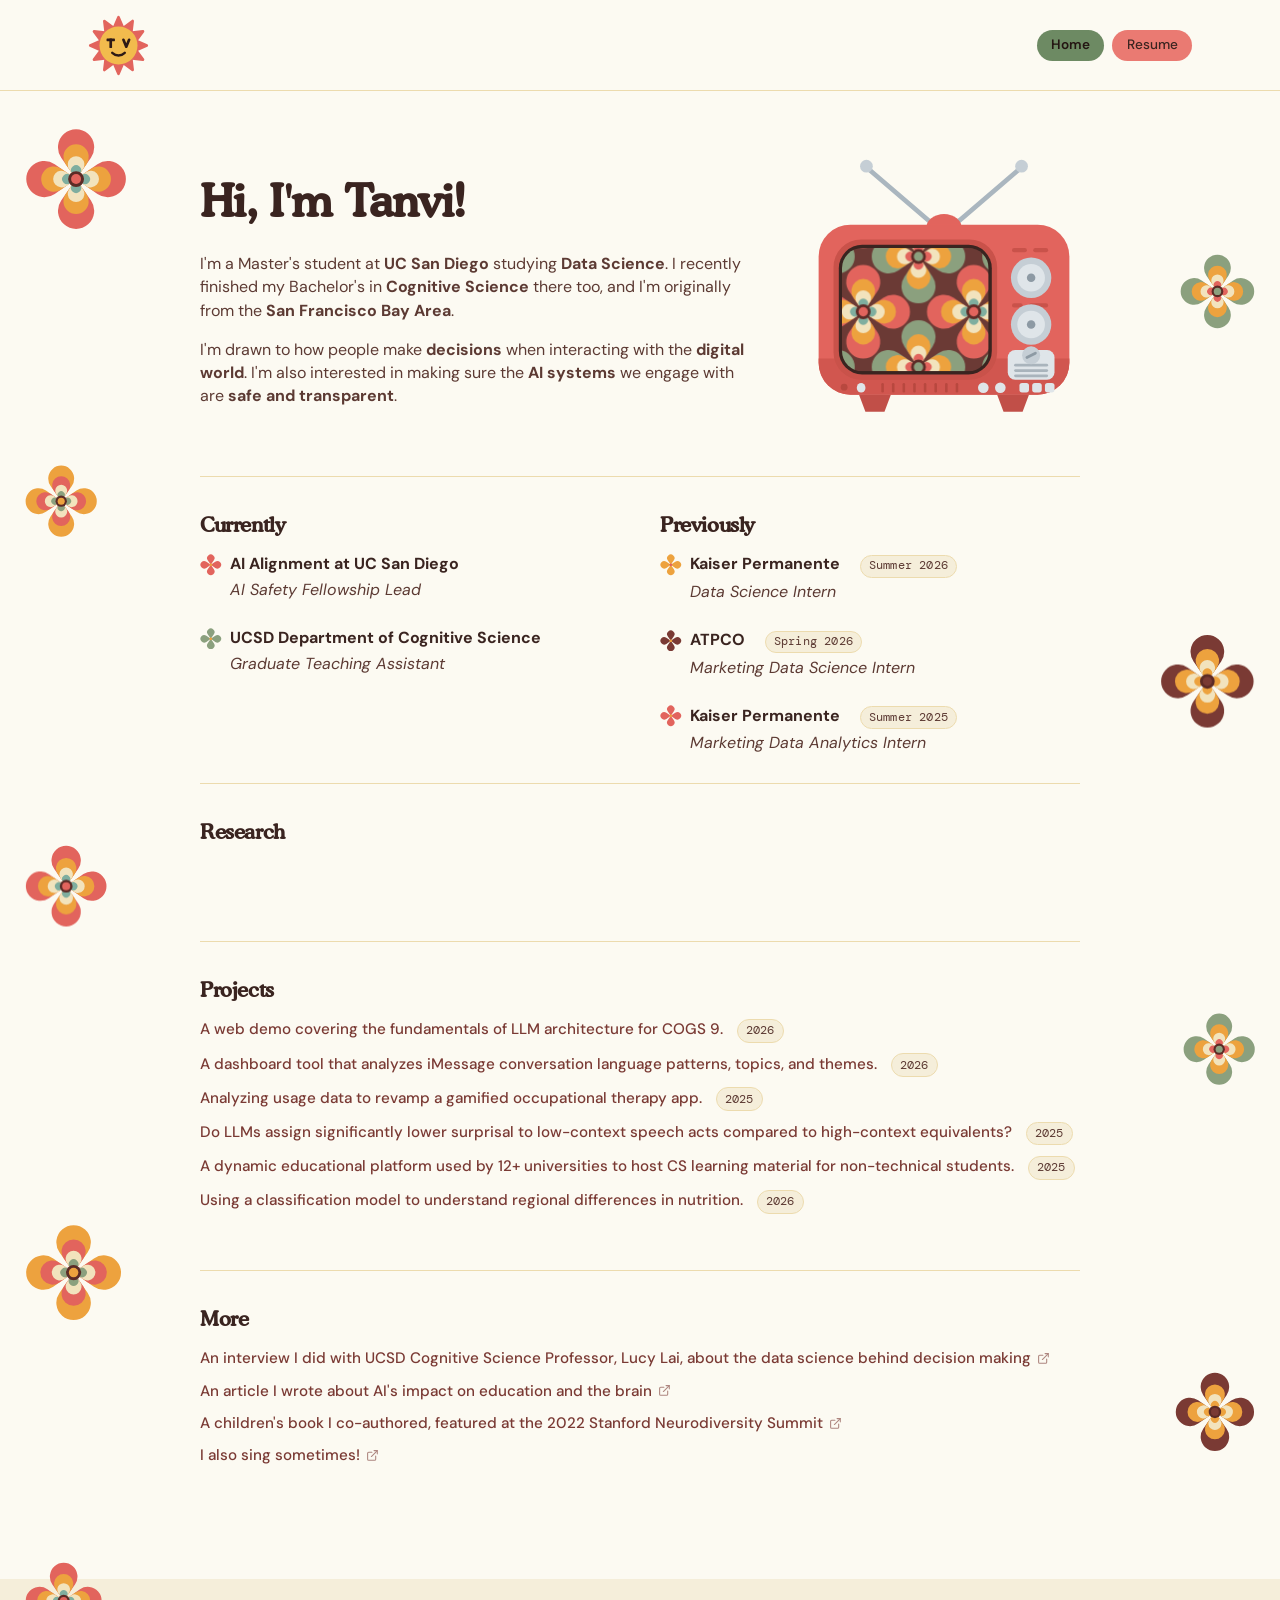
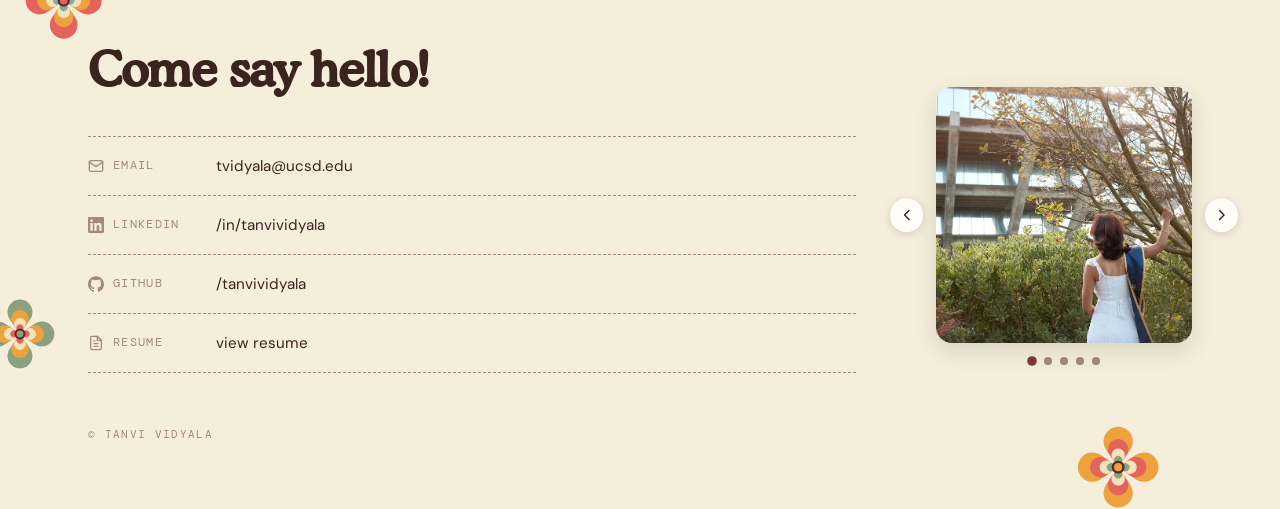
==== commit 33f4f123: "Remove profile pills and tools sections Remove the interest marquee and tools list, and scope chart " ====
--- a/index.html
+++ b/index.html
@@ -25,15 +25,6 @@
             <p class="intro-body reveal" style="transition-delay: 120ms">I'm a Master's student at <strong>UC San Diego</strong> studying <strong>Data Science</strong>. I recently finished my Bachelor's in <strong>Cognitive Science</strong> there too, and I'm originally from the <strong>San Francisco Bay Area</strong>.</p>
             <p class="intro-body reveal" style="transition-delay: 180ms">I'm drawn to how people make <strong>decisions</strong> when interacting with the <strong>digital world</strong>. I'm also interested in making sure the <strong>AI systems</strong> we engage with are <strong>safe and transparent</strong>.</p>
           </div>
-          <div class="pills-marquee reveal" style="transition-delay: 240ms">
-            <ul class="pills pills-track">
-              <li class="pill pill--sage">Causal Inference</li>
-              <li class="pill pill--coral">Data Storytelling</li>
-              <li class="pill pill--marigold">AI Safety</li>
-              <li class="pill pill--cream">Education</li>
-              <li class="pill pill--mint">Human-Computer Interaction</li>
-            </ul>
-          </div>
         </div>
         <button class="site-icon" type="button" aria-label="Retro TV. Click to change the channel.">
           <svg class="site-icon__svg" viewBox="0 0 256 258" aria-hidden="true" focusable="false">
@@ -220,9 +211,7 @@
         </ul>
       </div>
       <div class="list-section">
-        <a class="section-h2-link" href="projects/">
-          <h2 class="section-h2 reveal">Projects <span class="arrow"><svg viewBox="0 0 24 24" fill="none" stroke="currentColor" stroke-width="2" stroke-linecap="round" stroke-linejoin="round"><path d="M5 12h14M13 6l6 6-6 6"/></svg></span></h2>
-        </a>
+        <h2 class="section-h2 reveal">Projects</h2>
         <ul class="link-list projects-list"></ul>
       </div>
       <div class="list-section">
@@ -234,28 +223,6 @@
           <li class="reveal"><a href="https://www.instagram.com/vidaliachopwizard/" target="_blank" rel="noopener noreferrer">I also sing sometimes! <svg class="list-link-icon" viewBox="0 0 24 24" fill="none" stroke="currentColor" stroke-width="2" stroke-linecap="round" stroke-linejoin="round"><path d="M18 13v6a2 2 0 0 1-2 2H5a2 2 0 0 1-2-2V8a2 2 0 0 1 2-2h6"/><path d="M15 3h6v6"/><path d="M10 14 21 3"/></svg></a></li>
         </ul>
       </div>
-      <div class="skills-section">
-        <a class="section-h2-link" href="#">
-          <h2 class="section-h2 reveal">Tools <span class="arrow"><svg viewBox="0 0 24 24" fill="none" stroke="currentColor" stroke-width="2" stroke-linecap="round" stroke-linejoin="round"><path d="M5 12h14M13 6l6 6-6 6"/></svg></span></h2>
-        </a>
-        <div class="skills-scroll">
-            <div class="skill-chip"><span class="skill-chip__icon"><img src="https://cdn.simpleicons.org/python/3776AB" alt="" loading="lazy"></span><span>Python</span></div>
-            <div class="skill-chip"><span class="skill-chip__icon"><img src="https://cdn.simpleicons.org/pandas/150458" alt="" loading="lazy"></span><span>pandas</span></div>
-            <div class="skill-chip"><span class="skill-chip__icon"><img src="https://cdn.simpleicons.org/numpy/013243" alt="" loading="lazy"></span><span>NumPy</span></div>
-            <div class="skill-chip"><span class="skill-chip__icon"><img src="https://cdn.simpleicons.org/plotly/7A76FF" alt="" loading="lazy"></span><span>Plotly</span></div>
-            <div class="skill-chip"><span class="skill-chip__icon"><img src="https://cdn.simpleicons.org/postgresql/4169E1" alt="" loading="lazy"></span><span>PostgreSQL</span></div>
-            <div class="skill-chip"><span class="skill-chip__icon"><svg viewBox="0 0 24 24" fill="none" stroke="#4479A1" stroke-width="2" stroke-linecap="round" stroke-linejoin="round"><ellipse cx="12" cy="5" rx="8" ry="3"/><path d="M4 5v6c0 1.66 3.58 3 8 3s8-1.34 8-3V5"/><path d="M4 11v6c0 1.66 3.58 3 8 3s8-1.34 8-3v-6"/></svg></span><span>SQL</span></div>
-            <div class="skill-chip"><span class="skill-chip__icon"><svg viewBox="0 0 24 24" fill="#F2C811"><rect x="3" y="12" width="4" height="9" rx="1"/><rect x="10" y="7" width="4" height="14" rx="1"/><rect x="17" y="3" width="4" height="18" rx="1"/></svg></span><span>Power BI</span></div>
-            <div class="skill-chip"><span class="skill-chip__icon"><svg viewBox="0 0 24 24" fill="#E97627"><rect x="10" y="2" width="4" height="6" rx="1"/><rect x="10" y="16" width="4" height="6" rx="1"/><rect x="2" y="10" width="6" height="4" rx="1"/><rect x="16" y="10" width="6" height="4" rx="1"/><rect x="10" y="10" width="4" height="4" rx="1"/></svg></span><span>Tableau</span></div>
-            <div class="skill-chip"><span class="skill-chip__icon"><img src="https://cdn.simpleicons.org/scikitlearn/F7931E" alt="" loading="lazy"></span><span>scikit-learn</span></div>
-            <div class="skill-chip"><span class="skill-chip__icon"><img src="https://cdn.simpleicons.org/tensorflow/FF6F00" alt="" loading="lazy"></span><span>TensorFlow</span></div>
-            <div class="skill-chip"><span class="skill-chip__icon"><img src="https://cdn.simpleicons.org/googleanalytics/E37400" alt="" loading="lazy"></span><span>Google Analytics</span></div>
-            <div class="skill-chip"><span class="skill-chip__icon"><img src="https://cdn.simpleicons.org/hubspot/FF7A59" alt="" loading="lazy"></span><span>HubSpot</span></div>
-            <div class="skill-chip"><span class="skill-chip__icon"><img src="https://cdn.simpleicons.org/snowflake/29B5E8" alt="" loading="lazy"></span><span>Snowflake</span></div>
-            <div class="skill-chip"><span class="skill-chip__icon"><img src="https://cdn.simpleicons.org/apachespark/E25A1C" alt="" loading="lazy"></span><span>PySpark</span></div>
-            <div class="skill-chip"><span class="skill-chip__icon"><img src="https://cdn.simpleicons.org/figma/F24E1E" alt="" loading="lazy"></span><span>Figma</span></div>
-        </div>
-      </div>
     </div>
 </body>
 </html>
--- a/style.css
+++ b/style.css
@@ -1,4 +1,12 @@
 @import url("https://fonts.googleapis.com/css2?family=Poppins:wght@500;600;700;800&family=DM+Sans:opsz,wght@9..40,300;9..40,400;9..40,500;9..40,600;9..40,700&family=DM+Mono:wght@300;400;500&display=swap");
+
+@font-face {
+  font-family: "Cooper BT";
+  src: url("fonts/CooperMdBT-Medium.ttf") format("truetype");
+  font-weight: 500;
+  font-style: normal;
+  font-display: swap;
+}
 
 :root {
   /* ── Color: core ──────────────────────────────────────────── */
@@ -71,7 +79,7 @@
   --rule:          var(--moss-700);
 
   /* ── Fonts ────────────────────────────────────────────────── */
-  --font-display: "Poppins", "DM Sans", -apple-system, BlinkMacSystemFont, "Helvetica Neue", Arial, sans-serif;
+  --font-display: "Cooper BT", "DM Sans", -apple-system, BlinkMacSystemFont, "Helvetica Neue", Arial, sans-serif;
   --font-sans:    "DM Sans", -apple-system, BlinkMacSystemFont, "Helvetica Neue", Arial, sans-serif;
   --font-mono:    "DM Mono", ui-monospace, "SF Mono", Menlo, Consolas, monospace;
 
@@ -1041,14 +1049,14 @@
   border-radius: 50%;
 }
 
-circle {
+#chart circle {
   transition: all 200ms, r calc(var(--r) * 100ms);
   transform-origin: center;
   transform-box: fill-box;
 }
 
 @starting-style {
-  circle {
+  #chart circle {
     r: 0;
   }
 }
@@ -1067,7 +1075,7 @@
   opacity: 0;
 }
 
-circle.selected {
+#chart circle.selected {
   fill: #ff6b6b;
 }
 
@@ -1085,7 +1093,7 @@
   animation: marching-ants 2s linear infinite;
 }
 
-circle:hover {
+#chart circle:hover {
   transform: scale(1.5);
 }
 
@@ -1363,68 +1371,6 @@
   line-height: var(--lh-relaxed);
 }
 
-.skills-section {
-  position: relative;
-  margin-top: 4rem;
-  padding-top: 2.25rem;
-  border-top: 1px solid var(--border);
-}
-
-.skills-section::after {
-  content: "";
-  position: absolute;
-  top: 0;
-  bottom: 1rem;
-  right: 0;
-  width: 4rem;
-  background: linear-gradient(to right, transparent, var(--bg));
-  pointer-events: none;
-}
-
-.skills-scroll {
-  display: flex;
-  gap: 1.5rem;
-  overflow-x: auto;
-  scroll-snap-type: x proximity;
-  padding: 0.25rem 0 1rem;
-  margin-bottom: -1rem;
-}
-
-.skill-chip {
-  flex: 0 0 auto;
-  display: flex;
-  flex-direction: column;
-  align-items: center;
-  gap: 0.6rem;
-  scroll-snap-align: start;
-}
-
-.skill-chip__icon {
-  width: 3.5rem;
-  height: 3.5rem;
-  display: flex;
-  align-items: center;
-  justify-content: center;
-  background: #fff;
-  border: 1px solid var(--border);
-  border-radius: 50%;
-  box-shadow: var(--shadow-sm);
-}
-
-.skill-chip__icon img,
-.skill-chip__icon svg {
-  width: 1.8rem;
-  height: 1.8rem;
-}
-
-.skill-chip span:last-child {
-  font-family: var(--font-mono);
-  font-size: 0.68rem;
-  letter-spacing: 0.02em;
-  color: var(--fg-muted);
-  white-space: nowrap;
-}
-
 /* ── Contact card ─────────────────────────────────────────── */
 .contact-card {
   max-width: 34rem;
@@ -1606,15 +1552,6 @@
   transform: scale(1.2);
 }
 
-.footer-eyebrow {
-  font-family: var(--font-mono);
-  font-size: 0.72rem;
-  letter-spacing: var(--tracking-caps);
-  text-transform: uppercase;
-  color: var(--accent);
-  margin: 0 0 1rem;
-}
-
 .footer-heading {
   font-family: var(--font-display);
   font-size: clamp(2rem, 4vw, 3rem);
@@ -1708,85 +1645,6 @@
   letter-spacing: var(--tracking-caps);
   text-transform: uppercase;
 }
-
-/* ── Interest pills ───────────────────────────────────────── */
-.pills {
-  list-style: none;
-  display: flex;
-  flex-wrap: wrap;
-  gap: 0.6rem;
-  margin: 0;
-  padding: 0;
-}
-
-/* The pills don't fit across the narrower text column, so the row scrolls
-   as a marquee. index.js clones the track; the two copies chase each other
-   for a seamless loop, and hovering stops it so you can read them. */
-.pills-marquee {
-  display: flex;
-  gap: 0.75rem;
-  overflow: hidden;
-  width: 100%;
-  margin-top: 0.5rem;
-  -webkit-mask-image: linear-gradient(90deg, transparent, #000 2.5rem, #000 calc(100% - 2.5rem), transparent);
-  mask-image: linear-gradient(90deg, transparent, #000 2.5rem, #000 calc(100% - 2.5rem), transparent);
-}
-
-.pills-track {
-  flex: 0 0 auto;
-  flex-wrap: nowrap;
-  gap: 0.75rem;
-  animation: pills-marquee 24s linear infinite;
-}
-
-.pills-marquee:hover .pills-track {
-  animation-play-state: paused;
-}
-
-@keyframes pills-marquee {
-  to { transform: translateX(calc(-100% - 0.75rem)); }
-}
-
-/* No motion: let the pills simply wrap and drop the duplicate track. */
-@media (prefers-reduced-motion: reduce) {
-  .pills-marquee {
-    overflow: visible;
-    -webkit-mask-image: none;
-    mask-image: none;
-  }
-
-  .pills-track {
-    animation: none;
-    flex-wrap: wrap;
-  }
-
-  .pills-track[aria-hidden="true"] {
-    display: none;
-  }
-}
-
-.pill {
-  font-size: 0.95rem;
-  font-weight: 500;
-  line-height: 1.2;
-  color: var(--fg);
-  background: var(--pill-bg, var(--sage-300));
-  border-radius: var(--radius-pill);
-  padding: 0.55em 1.15em;
-  transition: transform var(--dur-base) var(--ease-spring);
-}
-
-.pill:hover { transform: translateY(-3px); }
-
-/* Marquee pills only ever respond by pausing the scroll (see
-   .pills-marquee:hover above) — no per-pill lift while it's moving. */
-.pills-track .pill:hover { transform: none; }
-
-.pill--sage     { --pill-bg: var(--sage-300); }
-.pill--coral    { --pill-bg: var(--poppy-400); }
-.pill--marigold { --pill-bg: var(--apricot-300); }
-.pill--cream    { --pill-bg: var(--apricot-200); }
-.pill--mint     { --pill-bg: var(--mint-300); }
 
 /* ── Currently / Previously ───────────────────────────────── */
 /* Currently and Previously sit side by side, half the width each. */
